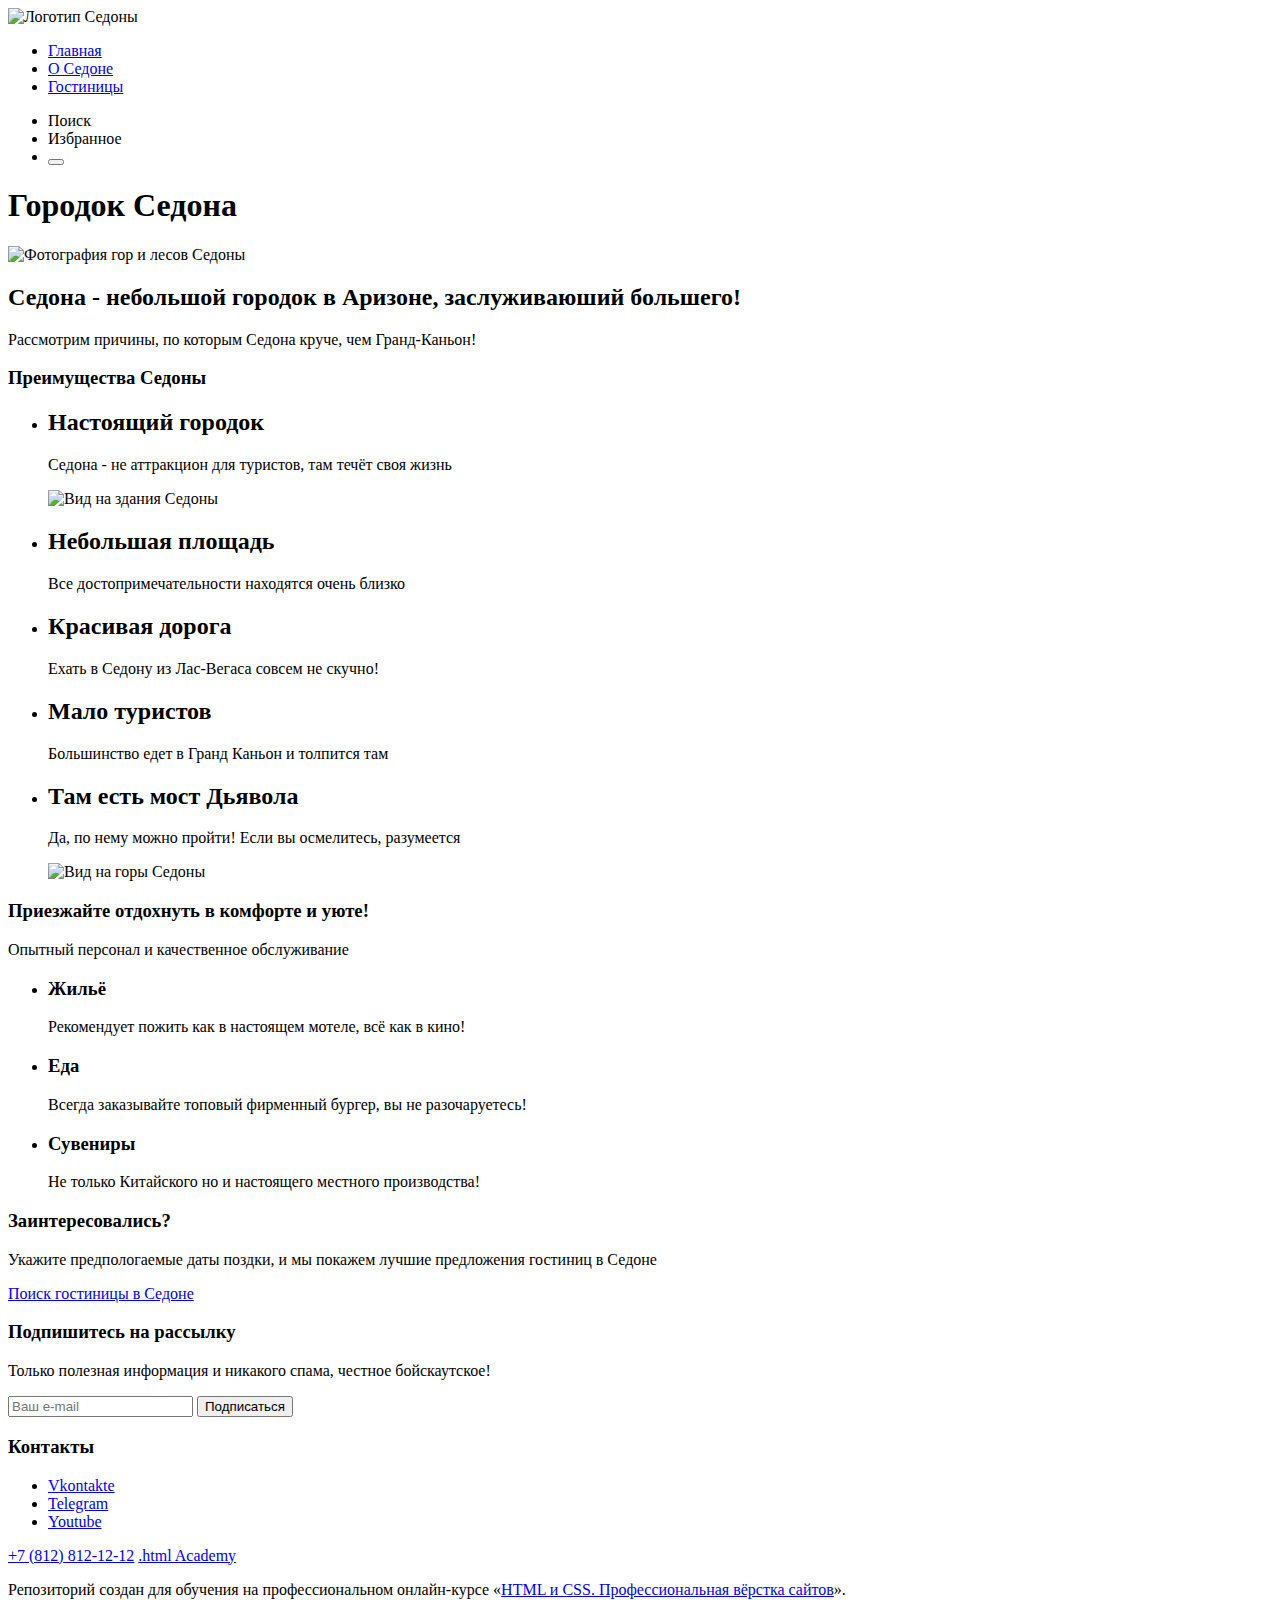
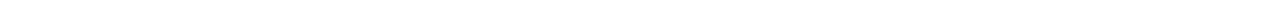
==== index.html @ 8786b741 "Add files via upload" ====
<!DOCTYPE html>
<html lang="ru">

  <head>
    <meta charset="utf-8">
    <title>HTML Academy: Седона</title>
  </head>

  <body>
    <header>
      <nav class="main-header-navigation">
        <a class="navigation-logo">
          <img class="header-logo" src="#" alt="Логотип Седоны">
        </a>
        <ul class="navigation-list">
          <li class="navigation-item">
            <a class="navigation-link navigation-link-current" href="#">Главная</a>
          </li>
          <li class="navigation-item">
            <a class="navigation-link" href="#">О Седоне</a>
          </li>
          <li class="navigation-item">
            <a class="navigation-link" href="#">Гостиницы</a>
          </li>
        </ul>
        <ul class="navigation-list user-navigation">
          <li class="navigation-item">
            <a class="navigation-link" href="#"></a>
              <span class="visualy-hidden">Поиск</span>
          </li>
          <li class="navigation-item">
            <a class="navigation-link" href="#"></a>
              <span class="visualy-hidden">Избранное</span>
          </li>
          <li>
            <button class="button"></button>
          </li>
        </ul>
      </nav>
    </header>

    <main class="main-index">
      <h1 class="visualy-hidden">Городок Седона</h1>
      <img class="sedona-info" src="#" alt="Фотография гор и лесов Седоны">
      <h2 class="sedona-info">Седона - небольшой городок в Аризоне, заслуживаюший большего!</h2>
      <p class="sedona-info">Рассмотрим причины, по которым Седона круче, чем Гранд-Каньон!</p>
    </main>

    <section class="sedona-main-features">
      <h3 class="visualy-hidden">Преимущества Седоны</h3>
      <ul class="features-sedona-list">
        <li class="features-sedona-item">
          <h2>Настоящий городок</h2>
          <p>Седона - не аттракцион для туристов, там течёт своя жизнь</p>
          <img class="feature-img house" src="#" alt="Вид на здания Седоны">
        </li>
        <li class="features-sedona-item">
          <h2>Небольшая площадь</h2>
          <p>Все достопримечательности находятся очень близко</p>
        </li>
        <li class="features-sedona-item">
          <h2>Красивая дорога</h2>
          <p>Ехать в Седону из Лас-Вегаса совсем не скучно!</p>
        </li>
        <li class="features-sedona-item">
          <h2>Мало туристов</h2>
          <p>Большинство едет в Гранд Каньон и толпится там</p>
        </li>
        <li class="features-sedona-item">
          <h2>Там есть мост Дьявола</h2>
          <p>Да, по нему можно пройти! Если вы осмелитесь, разумеется</p>
          <img class="feature-img mountains" src="#" alt="Вид на горы Седоны">
        </li>
      </ul>
      <div class="sedona-service">
        <h3 class="service-title">Приезжайте отдохнуть в комфорте и уюте!</h3>
        <p class="service-text">Опытный персонал и качественное обслуживание</p>
      <ul class="sedona-service-list">
        <li class="sedona-service-item service-motel">
          <h3 class="service-title">Жильё</h3>
          <p class="service-text">Рекомендует пожить как в настоящем мотеле, всё как в кино!</p>
        </li>
        <li class="sedona-service-item service-burger">
          <h3 class="service-title">Еда</h3>
          <p class="service-text">Всегда заказывайте топовый фирменный бургер, вы не разочаруетесь!</p>
        </li>
        <li class="sedona-service-item service-souvenir">
          <h3 class="service-title">Сувениры</h3>
          <p class="service-text">Не только Китайского но и настоящего местного производства!</p>
        </li>
      </ul>
      </div>
    </section>

    <section class="get-interested">
      <h3 class="get-interested-title">Заинтересовались?</h3>
      <p class="get-interested-text">Укажите предпологаемые даты поздки, и мы покажем лучшие предложения гостиниц в Седоне</p>
      <a class="get-interested-button" href="#">Поиск гостиницы в Седоне</a>
    </section>

    <section class="subscribe">
      <h3 class="subscribe-title">Подпишитесь на рассылку</h3>
      <p class="subscribe-text">Только полезная информация и никакого спама, честное бойскаутское!</p>
      <form class="subscribe-form" action="https://echo.htmlacademy.ru/" method="post">
        <input class="subscribe-field" type="email" name="subscribe-email" id="subscribe-email" placeholder="Ваш e-mail" required="">
        <label for="subscribe-email"></label>
        <button class="button-subscribe" type="submit">Подписаться</button>
      </form>
    </section>

    <footer class="page-footer">
      <h3 class="visualy-hidden">Контакты</h3>
      <ul class="social-icon-list">
        <li class="social-icon-item">
          <a class="footer-social-icon vk" href="https://t.me/htmlacademys">
            <span class="visually-hidden">Vkontakte</span>
          </a>
        </li>
        <li class="social-icon-item">
          <a class="footer-social-icon telegram" href="https://t.me/htmlacademys">
            <span class="visually-hidden">Telegram</span>
          </a>
        </li>
        <li class="social-icon-item">
          <a class="footer-social-icon youtube" href="https://t.me/htmlacademys">
            <span class="visually-hidden">Youtube</span>
          </a>
        </li>
      </ul>
      <a class="footer-phone-number" href="tel:+78128121212">+7 (812) 812-12-12</a>
      <a class="footer-link-academy" href="https://htmlacademy.ru/intensive/htmlcss">
        <span class="visually-hidden">
          .html Academy
        </span>
      </a>
    </footer>
  </body>
</html>


<p>Репозиторий создан для обучения на профессиональном онлайн‑курсе «<a
  href="https://htmlacademy.ru/intensive/htmlcss">HTML и CSS. Профессиональная вёрстка сайтов</a>».</p>
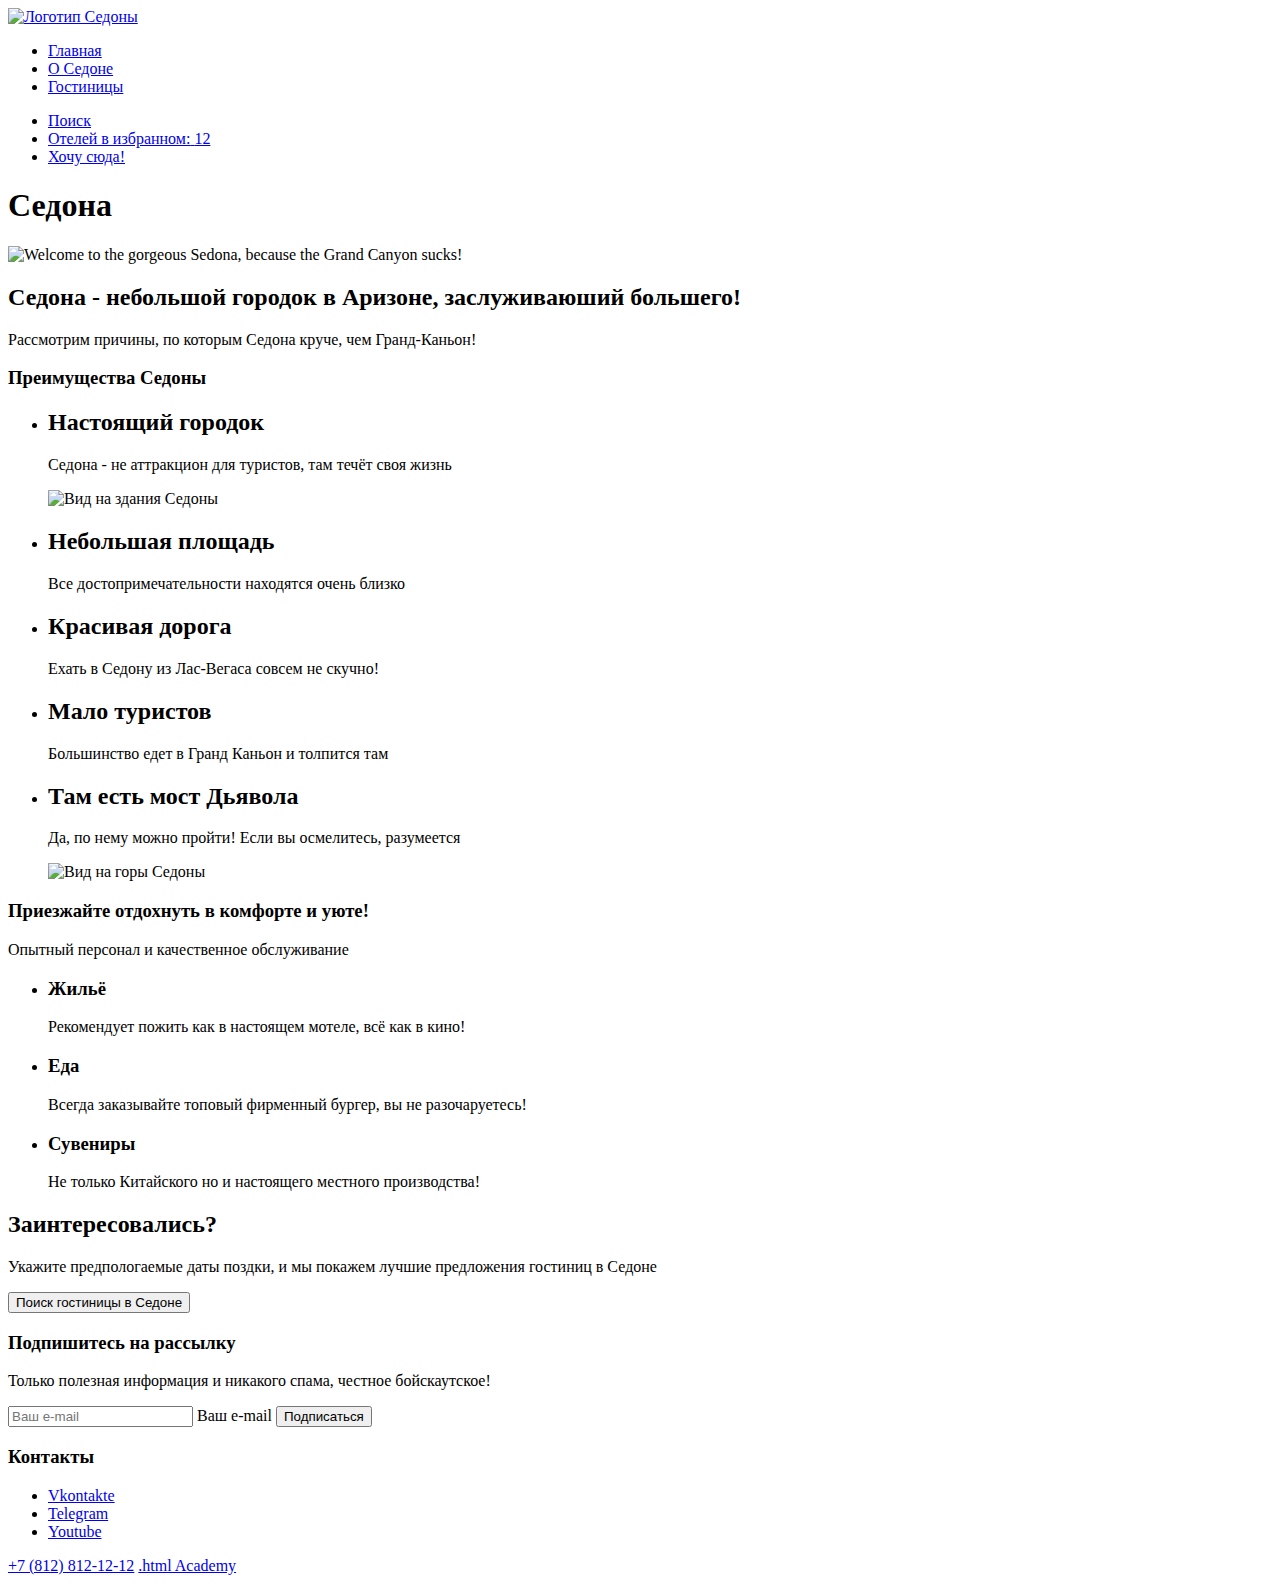
==== commit 8c45ae35: "Add files via upload" ====
--- a/index.html
+++ b/index.html
@@ -7,106 +7,111 @@
   </head>
 
   <body>
-    <header>
+    <header class="page-header">
+      <a class="navigation-logo" href="index.html" aria-current="page">
+        <img class="header-logo" src="#" alt="Логотип Седоны">
+      </a>
       <nav class="main-header-navigation">
-        <a class="navigation-logo">
-          <img class="header-logo" src="#" alt="Логотип Седоны">
-        </a>
-        <ul class="navigation-list">
+        <ul class="navigation-main-list">
           <li class="navigation-item">
-            <a class="navigation-link navigation-link-current" href="#">Главная</a>
+            <a class="navigation-link navigation-link-current" href="#" aria-current="page">Главная</a>
           </li>
           <li class="navigation-item">
             <a class="navigation-link" href="#">О Седоне</a>
           </li>
           <li class="navigation-item">
-            <a class="navigation-link" href="#">Гостиницы</a>
+            <a class="navigation-link" href="catalog.html">Гостиницы</a>
           </li>
         </ul>
-        <ul class="navigation-list user-navigation">
+        <ul class="navigation-user-list">
           <li class="navigation-item">
-            <a class="navigation-link" href="#"></a>
-              <span class="visualy-hidden">Поиск</span>
+            <a class="button" href="#">
+              <span class="visually-hidden">Поиск</span>
+            </a>
           </li>
           <li class="navigation-item">
-            <a class="navigation-link" href="#"></a>
-              <span class="visualy-hidden">Избранное</span>
+            <a class="navigation-link" href="#">
+              <span class="visually-hidden">Отелей в избранном:</span>
+              <span class="select-count">12</span>
+            </a>
           </li>
-          <li>
-            <button class="button"></button>
+          <li class="navigation-link">
+            <a class="button navigation-button" href="#">Хочу сюда!</a>
           </li>
         </ul>
       </nav>
     </header>
 
     <main class="main-index">
-      <h1 class="visualy-hidden">Городок Седона</h1>
-      <img class="sedona-info" src="#" alt="Фотография гор и лесов Седоны">
+      <h1 class="visualy-hidden">Седона</h1>
+      <img class="sedona-info" src="#" alt="Welcome to the gorgeous Sedona, because the Grand Canyon sucks!">
       <h2 class="sedona-info">Седона - небольшой городок в Аризоне, заслуживаюший большего!</h2>
       <p class="sedona-info">Рассмотрим причины, по которым Седона круче, чем Гранд-Каньон!</p>
+
+      <section class="sedona-main-features">
+        <h3 class="visualy-hidden">Преимущества Седоны</h3>
+        <ul class="features-sedona-list">
+          <li class="features-sedona-item">
+            <h2>Настоящий городок</h2>
+            <p>Седона - не аттракцион для туристов, там течёт своя жизнь</p>
+            <img class="feature-img house" src="#" alt="Вид на здания Седоны">
+          </li>
+          <li class="features-sedona-item">
+            <h2>Небольшая площадь</h2>
+            <p>Все достопримечательности находятся очень близко</p>
+          </li>
+          <li class="features-sedona-item">
+            <h2>Красивая дорога</h2>
+            <p>Ехать в Седону из Лас-Вегаса совсем не скучно!</p>
+          </li>
+          <li class="features-sedona-item">
+            <h2>Мало туристов</h2>
+            <p>Большинство едет в Гранд Каньон и толпится там</p>
+          </li>
+          <li class="features-sedona-item">
+            <h2>Там есть мост Дьявола</h2>
+            <p>Да, по нему можно пройти! Если вы осмелитесь, разумеется</p>
+            <img class="feature-img mountains" src="#" alt="Вид на горы Седоны">
+          </li>
+        </ul>
+        <div class="sedona-service">
+          <h3 class="service-title">Приезжайте отдохнуть в комфорте и уюте!</h3>
+          <p class="service-text">Опытный персонал и качественное обслуживание</p>
+          <ul class="sedona-service-list">
+            <li class="sedona-service-item service-motel">
+              <h3 class="service-title">Жильё</h3>
+              <p class="service-text">Рекомендует пожить как в настоящем мотеле, всё как в кино!</p>
+            </li>
+            <li class="sedona-service-item service-burger">
+              <h3 class="service-title">Еда</h3>
+              <p class="service-text">Всегда заказывайте топовый фирменный бургер, вы не разочаруетесь!</p>
+            </li>
+            <li class="sedona-service-item service-souvenir">
+              <h3 class="service-title">Сувениры</h3>
+              <p class="service-text">Не только Китайского но и настоящего местного производства!</p>
+            </li>
+          </ul>
+        </div>
+      </section>
+
+      <section class="get-interested">
+        <h2 class="get-interested-title">Заинтересовались?</h2>
+        <p class="get-interested-text">Укажите предпологаемые даты поздки, и мы покажем лучшие предложения гостиниц в
+          Седоне</p>
+        <button class="get-interested-button" type="button" href="#">Поиск гостиницы в Седоне</button>
+      </section>
+
+      <section class="subscribe">
+        <h3 class="subscribe-title">Подпишитесь на рассылку</h3>
+        <p class="subscribe-text">Только полезная информация и никакого спама, честное бойскаутское!</p>
+        <form class="subscribe-form" action="https://echo.htmlacademy.ru/" method="post">
+          <input class="subscribe-field" type="email" name="subscribe-email" id="subscribe-email"
+            placeholder="Ваш e-mail" required="">
+          <label for="subscribe-email">Ваш e-mail</label>
+          <button class="button-subscribe" type="submit">Подписаться</button>
+        </form>
+      </section>
     </main>
-
-    <section class="sedona-main-features">
-      <h3 class="visualy-hidden">Преимущества Седоны</h3>
-      <ul class="features-sedona-list">
-        <li class="features-sedona-item">
-          <h2>Настоящий городок</h2>
-          <p>Седона - не аттракцион для туристов, там течёт своя жизнь</p>
-          <img class="feature-img house" src="#" alt="Вид на здания Седоны">
-        </li>
-        <li class="features-sedona-item">
-          <h2>Небольшая площадь</h2>
-          <p>Все достопримечательности находятся очень близко</p>
-        </li>
-        <li class="features-sedona-item">
-          <h2>Красивая дорога</h2>
-          <p>Ехать в Седону из Лас-Вегаса совсем не скучно!</p>
-        </li>
-        <li class="features-sedona-item">
-          <h2>Мало туристов</h2>
-          <p>Большинство едет в Гранд Каньон и толпится там</p>
-        </li>
-        <li class="features-sedona-item">
-          <h2>Там есть мост Дьявола</h2>
-          <p>Да, по нему можно пройти! Если вы осмелитесь, разумеется</p>
-          <img class="feature-img mountains" src="#" alt="Вид на горы Седоны">
-        </li>
-      </ul>
-      <div class="sedona-service">
-        <h3 class="service-title">Приезжайте отдохнуть в комфорте и уюте!</h3>
-        <p class="service-text">Опытный персонал и качественное обслуживание</p>
-      <ul class="sedona-service-list">
-        <li class="sedona-service-item service-motel">
-          <h3 class="service-title">Жильё</h3>
-          <p class="service-text">Рекомендует пожить как в настоящем мотеле, всё как в кино!</p>
-        </li>
-        <li class="sedona-service-item service-burger">
-          <h3 class="service-title">Еда</h3>
-          <p class="service-text">Всегда заказывайте топовый фирменный бургер, вы не разочаруетесь!</p>
-        </li>
-        <li class="sedona-service-item service-souvenir">
-          <h3 class="service-title">Сувениры</h3>
-          <p class="service-text">Не только Китайского но и настоящего местного производства!</p>
-        </li>
-      </ul>
-      </div>
-    </section>
-
-    <section class="get-interested">
-      <h3 class="get-interested-title">Заинтересовались?</h3>
-      <p class="get-interested-text">Укажите предпологаемые даты поздки, и мы покажем лучшие предложения гостиниц в Седоне</p>
-      <a class="get-interested-button" href="#">Поиск гостиницы в Седоне</a>
-    </section>
-
-    <section class="subscribe">
-      <h3 class="subscribe-title">Подпишитесь на рассылку</h3>
-      <p class="subscribe-text">Только полезная информация и никакого спама, честное бойскаутское!</p>
-      <form class="subscribe-form" action="https://echo.htmlacademy.ru/" method="post">
-        <input class="subscribe-field" type="email" name="subscribe-email" id="subscribe-email" placeholder="Ваш e-mail" required="">
-        <label for="subscribe-email"></label>
-        <button class="button-subscribe" type="submit">Подписаться</button>
-      </form>
-    </section>
 
     <footer class="page-footer">
       <h3 class="visualy-hidden">Контакты</h3>
@@ -135,8 +140,5 @@
       </a>
     </footer>
   </body>
+
 </html>
-
-
-<p>Репозиторий создан для обучения на профессиональном онлайн‑курсе «<a
-  href="https://htmlacademy.ru/intensive/htmlcss">HTML и CSS. Профессиональная вёрстка сайтов</a>».</p>
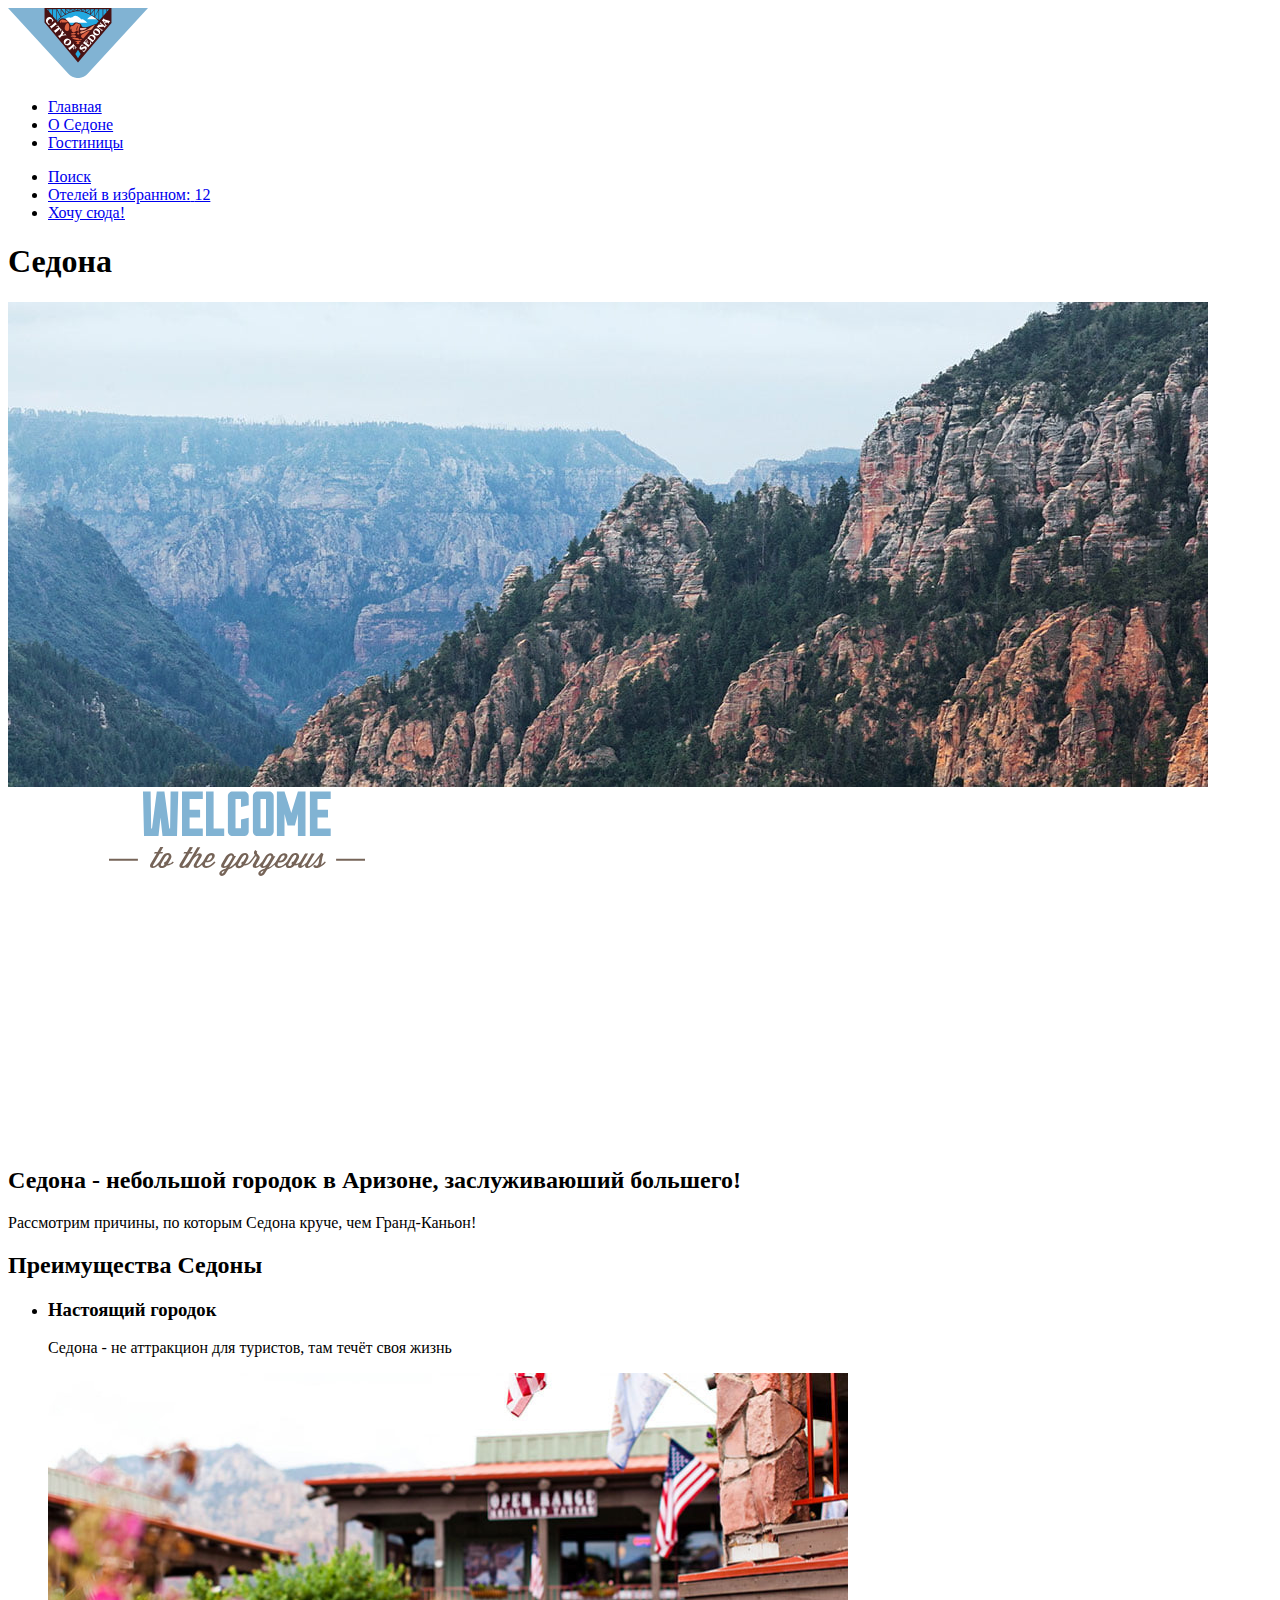
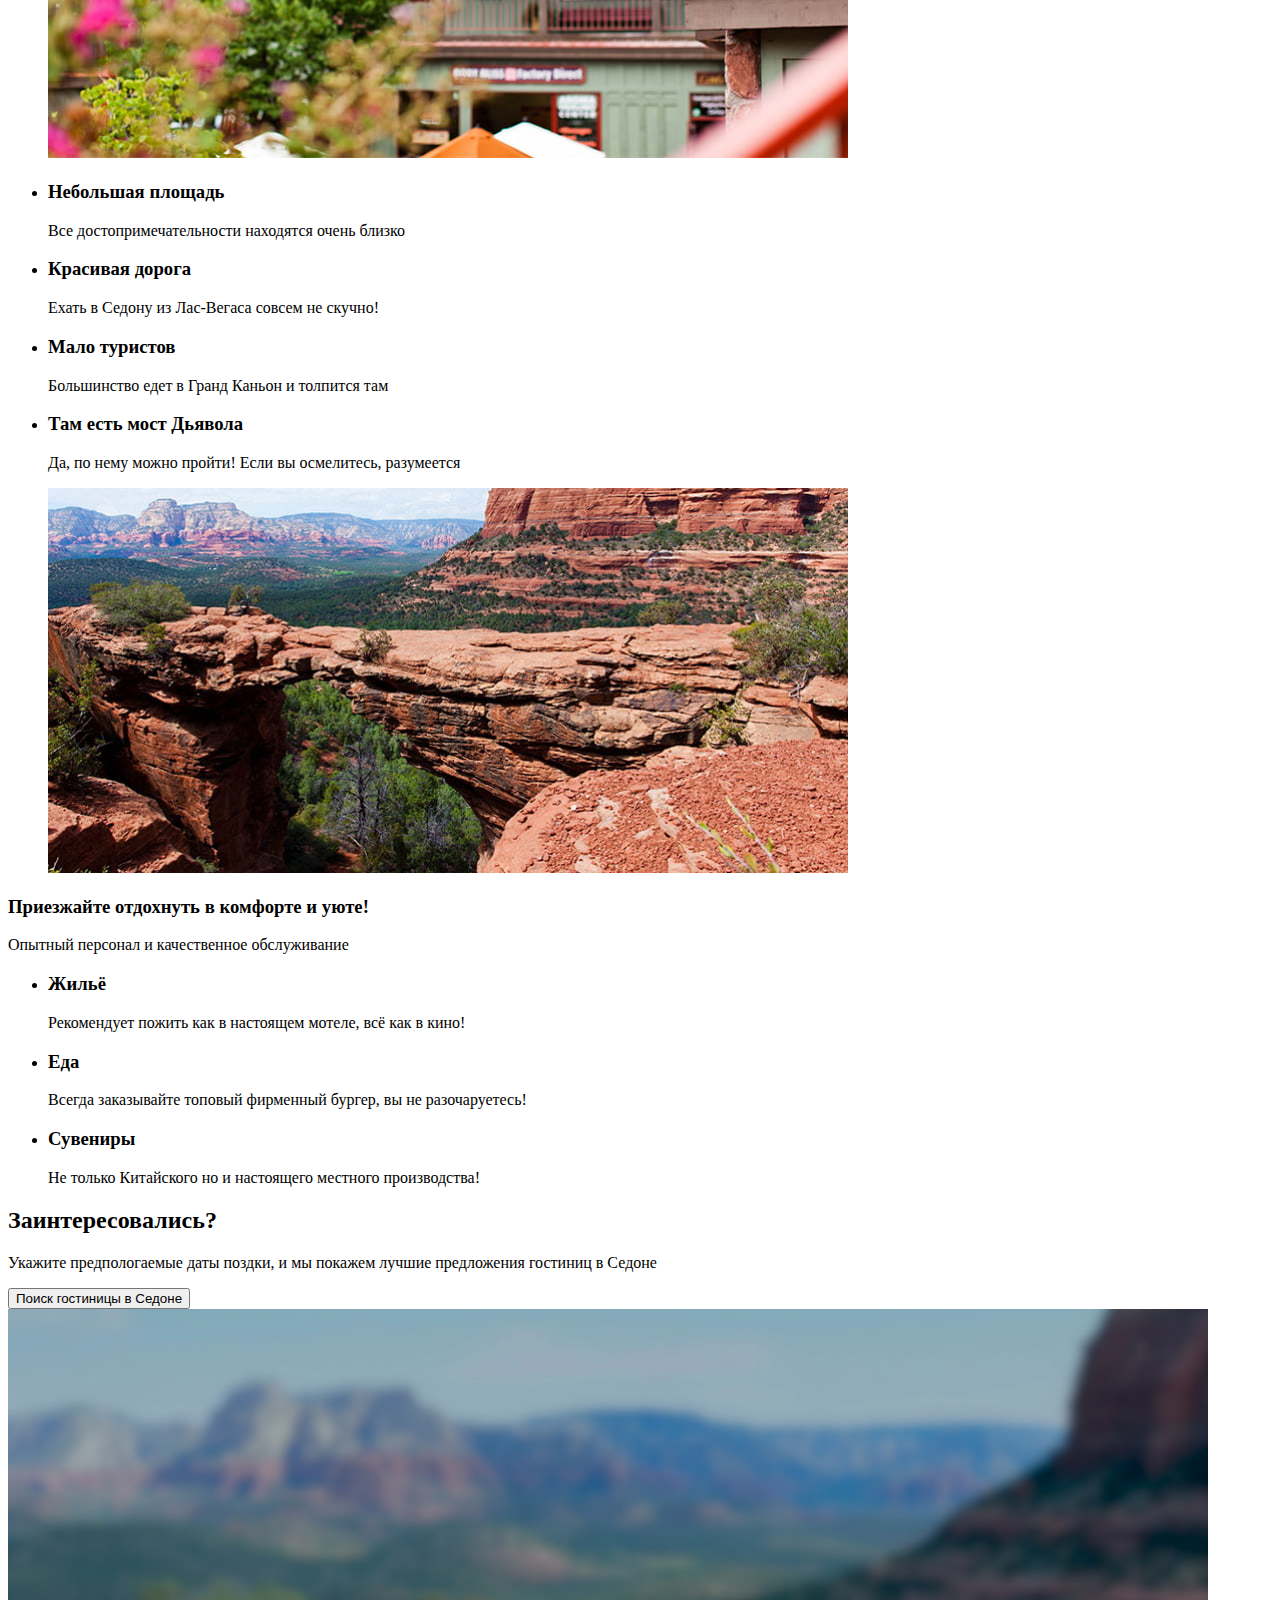
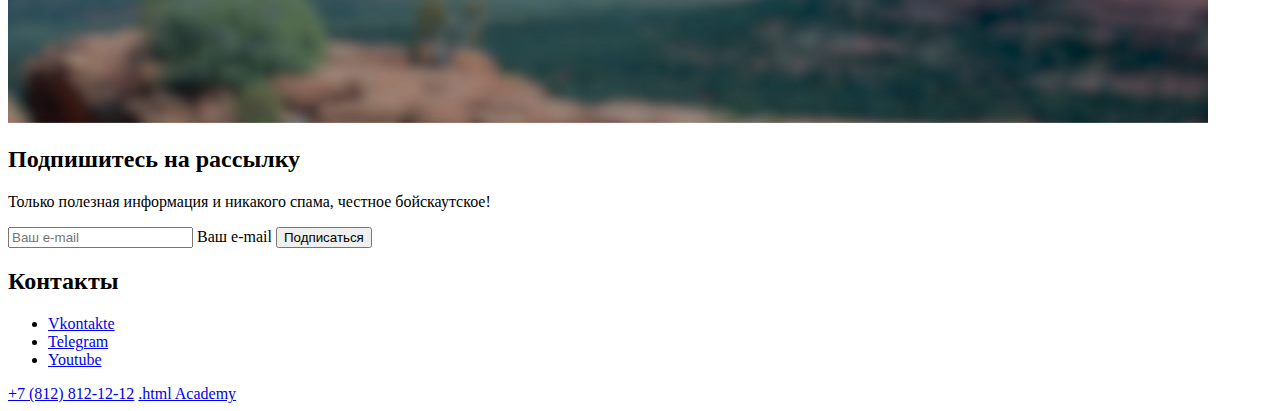
==== commit 3940a83d: "Add files via upload" ====
--- a/index.html
+++ b/index.html
@@ -9,7 +9,7 @@
   <body>
     <header class="page-header">
       <a class="navigation-logo" href="index.html" aria-current="page">
-        <img class="header-logo" src="#" alt="Логотип Седоны">
+        <img class="header-logo" src="images/Svg/logo.svg" width="140" height="70" alt="Логотип Седоны">
       </a>
       <nav class="main-header-navigation">
         <ul class="navigation-main-list">
@@ -44,34 +44,39 @@
 
     <main class="main-index">
       <h1 class="visualy-hidden">Седона</h1>
-      <img class="sedona-info" src="#" alt="Welcome to the gorgeous Sedona, because the Grand Canyon sucks!">
+      <img class="sedona-info" src="images/Background/main-sedona-background.jpg" width="1200" height="485"
+        alt="Фото величественного каньона Седоны">
+      <img class="sedona-info" src="images/Svg/welcome.svg" width="458" height="352"
+        alt="Welcome to the gorgeous Sedona, because the Grand Canyon sucks!">
       <h2 class="sedona-info">Седона - небольшой городок в Аризоне, заслуживаюший большего!</h2>
       <p class="sedona-info">Рассмотрим причины, по которым Седона круче, чем Гранд-Каньон!</p>
 
       <section class="sedona-main-features">
-        <h3 class="visualy-hidden">Преимущества Седоны</h3>
+        <h2 class="visualy-hidden">Преимущества Седоны</h2>
         <ul class="features-sedona-list">
           <li class="features-sedona-item">
-            <h2>Настоящий городок</h2>
+            <h3>Настоящий городок</h3>
             <p>Седона - не аттракцион для туристов, там течёт своя жизнь</p>
-            <img class="feature-img house" src="#" alt="Вид на здания Седоны">
+            <img class="feature-img house" src="images/Background/street-sedona.jpg" width="800" height="385"
+              alt="Вид на здания и улицы Седоны">
           </li>
           <li class="features-sedona-item">
-            <h2>Небольшая площадь</h2>
+            <h3>Небольшая площадь</h3>
             <p>Все достопримечательности находятся очень близко</p>
           </li>
           <li class="features-sedona-item">
-            <h2>Красивая дорога</h2>
+            <h3>Красивая дорога</h3>
             <p>Ехать в Седону из Лас-Вегаса совсем не скучно!</p>
           </li>
           <li class="features-sedona-item">
-            <h2>Мало туристов</h2>
+            <h3>Мало туристов</h3>
             <p>Большинство едет в Гранд Каньон и толпится там</p>
           </li>
           <li class="features-sedona-item">
-            <h2>Там есть мост Дьявола</h2>
+            <h3>Там есть мост Дьявола</h3>
             <p>Да, по нему можно пройти! Если вы осмелитесь, разумеется</p>
-            <img class="feature-img mountains" src="#" alt="Вид на горы Седоны">
+            <img class="feature-img mountains" src="images/Background/devil-bridge.jpg" width="800" height="385"
+              alt="Вид на горы Седоны">
           </li>
         </ul>
         <div class="sedona-service">
@@ -102,7 +107,9 @@
       </section>
 
       <section class="subscribe">
-        <h3 class="subscribe-title">Подпишитесь на рассылку</h3>
+        <img class="subscribe-background" src="images/Background/footer-background.jpg" width="1200" height="414"
+          alt="Размытое фото на долину Седоны">
+        <h2 class="subscribe-title">Подпишитесь на рассылку</h2>
         <p class="subscribe-text">Только полезная информация и никакого спама, честное бойскаутское!</p>
         <form class="subscribe-form" action="https://echo.htmlacademy.ru/" method="post">
           <input class="subscribe-field" type="email" name="subscribe-email" id="subscribe-email"
@@ -114,7 +121,7 @@
     </main>
 
     <footer class="page-footer">
-      <h3 class="visualy-hidden">Контакты</h3>
+      <h2 class="visualy-hidden">Контакты</h2>
       <ul class="social-icon-list">
         <li class="social-icon-item">
           <a class="footer-social-icon vk" href="https://t.me/htmlacademys">
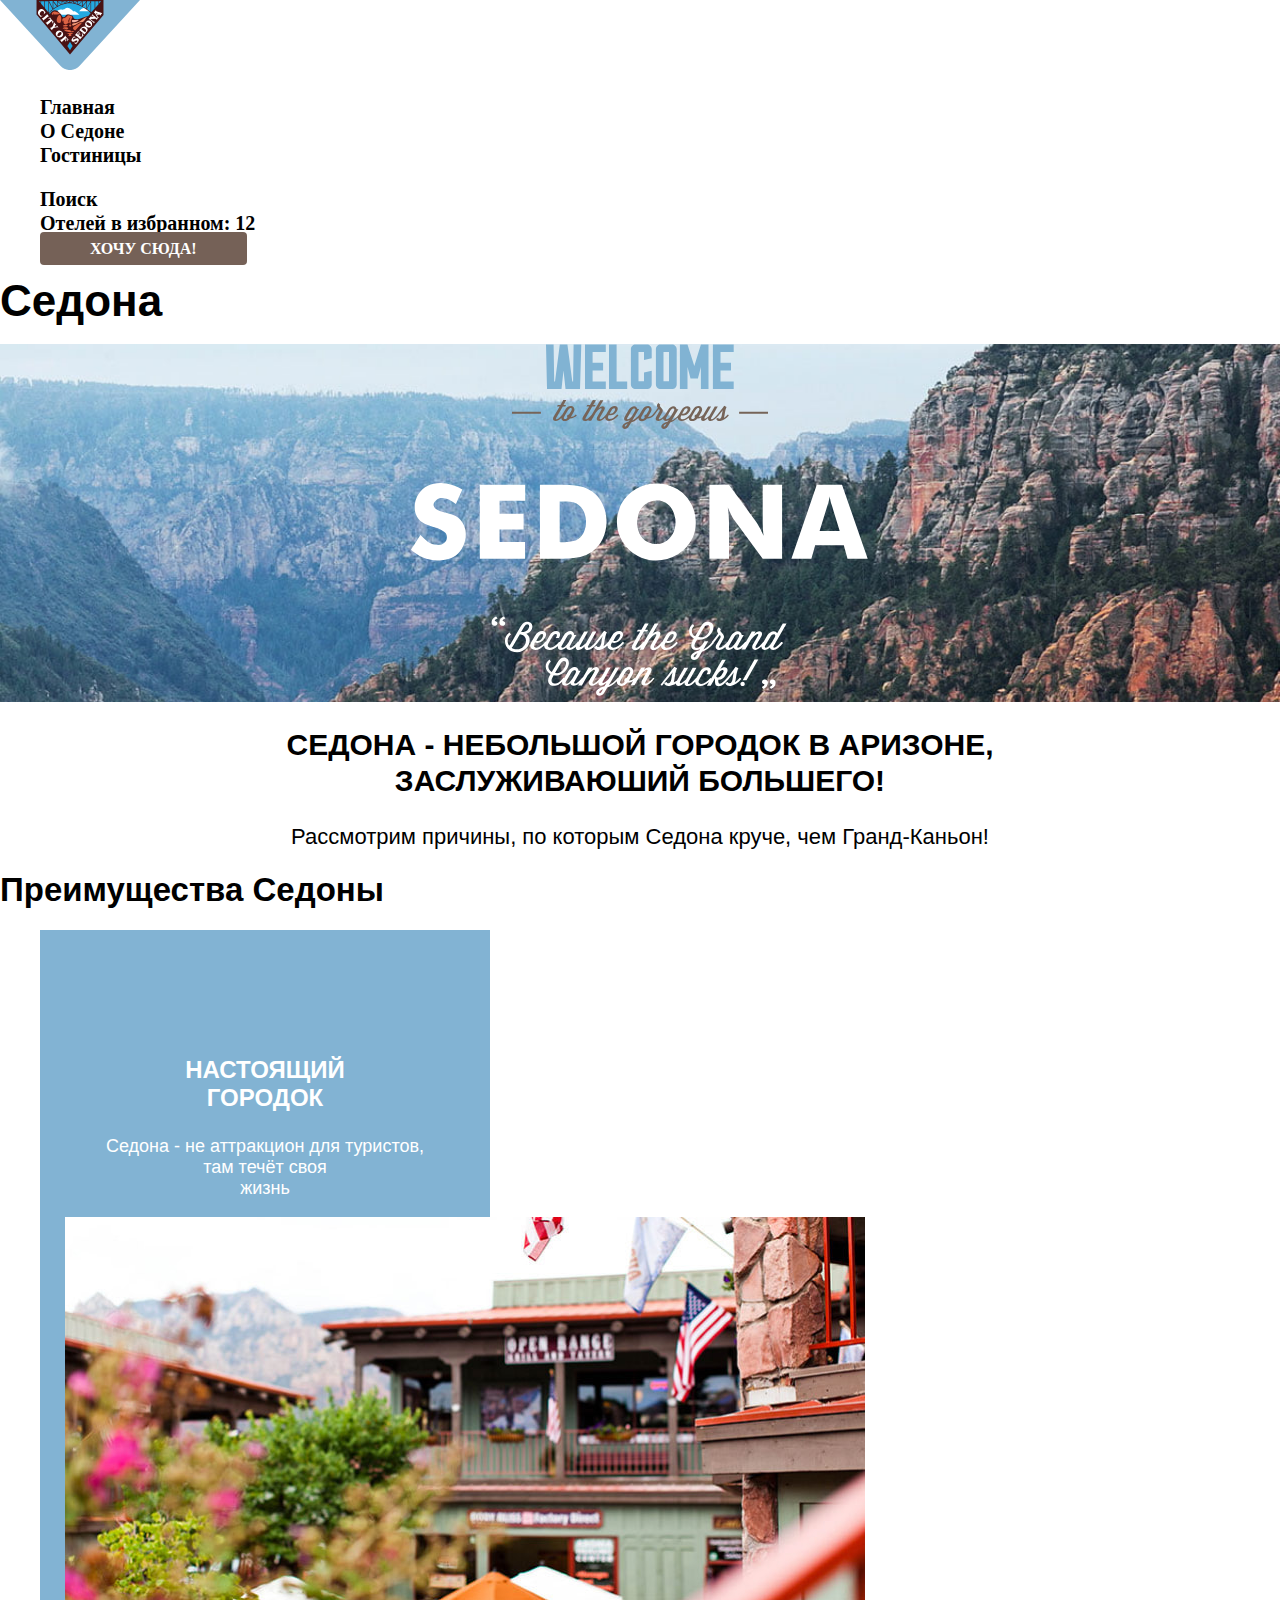
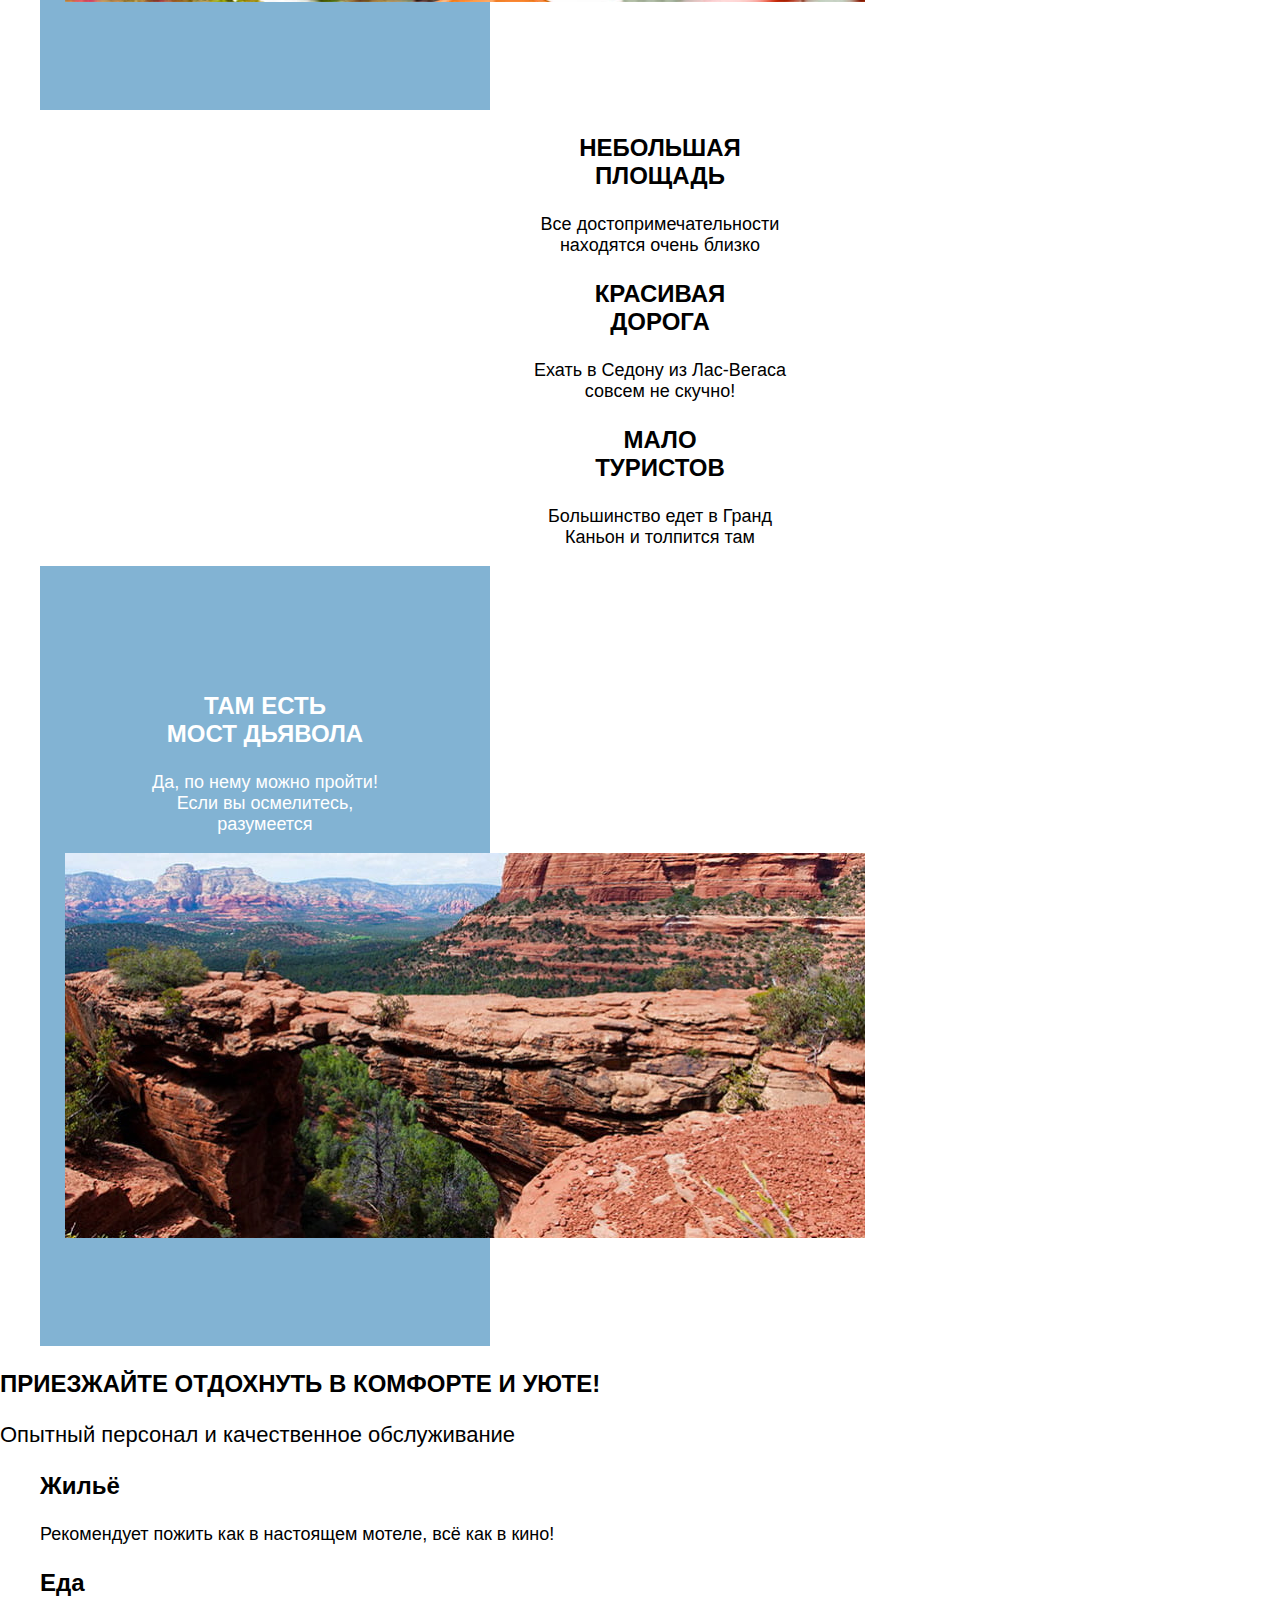
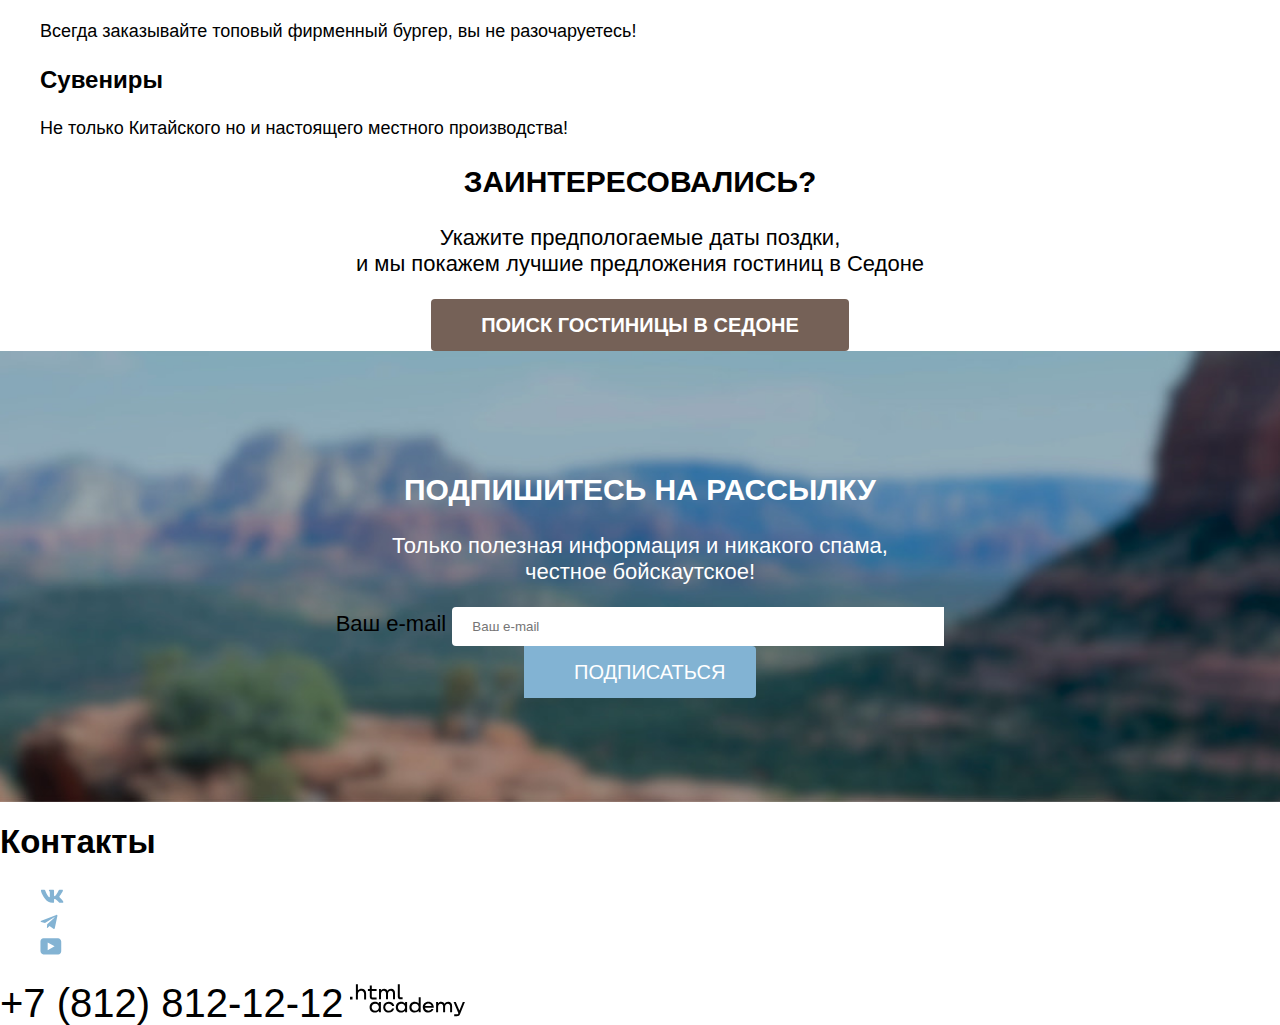
==== commit 46cc37c8: "Add files via upload" ====
--- a/index.html
+++ b/index.html
@@ -3,15 +3,16 @@
 
   <head>
     <meta charset="utf-8">
+    <link rel="stylesheet" href="styles/styles.css">
     <title>HTML Academy: Седона</title>
   </head>
 
   <body>
     <header class="page-header">
-      <a class="navigation-logo" href="index.html" aria-current="page">
-        <img class="header-logo" src="images/Svg/logo.svg" width="140" height="70" alt="Логотип Седоны">
-      </a>
       <nav class="main-header-navigation">
+        <a class="navigation-logo" href="index.html" aria-current="page">
+          <img class="header-logo" src="images/svg/logo.svg" width="140" height="70" alt="Логотип Седоны">
+        </a>
         <ul class="navigation-main-list">
           <li class="navigation-item">
             <a class="navigation-link navigation-link-current" href="#" aria-current="page">Главная</a>
@@ -25,7 +26,7 @@
         </ul>
         <ul class="navigation-user-list">
           <li class="navigation-item">
-            <a class="button" href="#">
+            <a class="button navigation-link" href="#">
               <span class="visually-hidden">Поиск</span>
             </a>
           </li>
@@ -44,107 +45,119 @@
 
     <main class="main-index">
       <h1 class="visualy-hidden">Седона</h1>
-      <img class="sedona-info" src="images/Background/main-sedona-background.jpg" width="1200" height="485"
-        alt="Фото величественного каньона Седоны">
-      <img class="sedona-info" src="images/Svg/welcome.svg" width="458" height="352"
-        alt="Welcome to the gorgeous Sedona, because the Grand Canyon sucks!">
-      <h2 class="sedona-info">Седона - небольшой городок в Аризоне, заслуживаюший большего!</h2>
-      <p class="sedona-info">Рассмотрим причины, по которым Седона круче, чем Гранд-Каньон!</p>
+      <div class="sedona-info">
+        <img class="sedona-info-image" src="images/svg/welcome.svg" width="458" height="352"
+          alt="Welcome to the gorgeous Sedona, because the Grand Canyon sucks!">
+      </div>
+
+      <div class="welcome-text">
+        <h2 class="main-welcome-title heading">Седона - небольшой городок в Аризоне,<br> заслуживаюший большего!</h2>
+        <p class="main-welcome-description basic">Рассмотрим причины, по которым Седона круче, чем Гранд-Каньон!</p>
+      </div>
 
       <section class="sedona-main-features">
         <h2 class="visualy-hidden">Преимущества Седоны</h2>
         <ul class="features-sedona-list">
-          <li class="features-sedona-item">
-            <h3>Настоящий городок</h3>
-            <p>Седона - не аттракцион для туристов, там течёт своя жизнь</p>
-            <img class="feature-img house" src="images/Background/street-sedona.jpg" width="800" height="385"
-              alt="Вид на здания и улицы Седоны">
+          <li class="features-sedona-item feature-sedona-box">
+            <div class="feature-column-text">
+              <h3 class="sedona-feature-title">Настоящий<br> городок</h3>
+              <p class="sedona-feature-description blocks">Седона - не аттракцион для туристов,<br> там течёт своя<br>
+                жизнь
+              </p>
+              <img class="feature-sedona-street" src="images/background/street-sedona.jpg" width="800" height="385"
+                alt="Вид на здания и улицы Седоны">
+            </div>
           </li>
-          <li class="features-sedona-item">
-            <h3>Небольшая площадь</h3>
-            <p>Все достопримечательности находятся очень близко</p>
+          <li class="features-sedona-item sedona-feature-row sedona-little-square">
+            <h3 class="sedona-feature-title">Небольшая<br> площадь</h3>
+            <p class="sedona-feature-description blocks">Все достопримечательности<br> находятся очень близко</p>
           </li>
-          <li class="features-sedona-item">
-            <h3>Красивая дорога</h3>
-            <p>Ехать в Седону из Лас-Вегаса совсем не скучно!</p>
+          <li class="features-sedona-item sedona-feature-row sedona-beatiful-road">
+            <h3 class="sedona-feature-title">Красивая<br> дорога</h3>
+            <p class="sedona-feature-description blocks">Ехать в Седону из Лас-Вегаса<br> совсем не скучно!</p>
           </li>
-          <li class="features-sedona-item">
-            <h3>Мало туристов</h3>
-            <p>Большинство едет в Гранд Каньон и толпится там</p>
+          <li class="features-sedona-item sedona-feature-row sedona-tourist">
+            <h3 class="sedona-feature-title">Мало<br> туристов</h3>
+            <p class="sedona-feature-description blocks">Большинство едет в Гранд<br> Каньон и толпится там</p>
           </li>
-          <li class="features-sedona-item">
-            <h3>Там есть мост Дьявола</h3>
-            <p>Да, по нему можно пройти! Если вы осмелитесь, разумеется</p>
-            <img class="feature-img mountains" src="images/Background/devil-bridge.jpg" width="800" height="385"
-              alt="Вид на горы Седоны">
+          <li class="features-sedona-item feature-sedona-box">
+            <div class="feature-column-text">
+              <h3 class="sedona-feature-title">Там есть<br> мост Дьявола</h3>
+              <p class="sedona-feature-description blocks">Да, по нему можно пройти!<br> Если вы осмелитесь,<br>
+                разумеется</p>
+              <img class="devil-bridge" src="images/Background/devil-bridge.jpg" width="800" height="385"
+                alt="Вид на горы Седоны">
+              <div>
           </li>
         </ul>
         <div class="sedona-service">
-          <h3 class="service-title">Приезжайте отдохнуть в комфорте и уюте!</h3>
-          <p class="service-text">Опытный персонал и качественное обслуживание</p>
+          <h3 class="service-title heading">Приезжайте отдохнуть в комфорте и уюте!</h3>
+          <p class="service-description basic">Опытный персонал и качественное обслуживание</p>
           <ul class="sedona-service-list">
             <li class="sedona-service-item service-motel">
               <h3 class="service-title">Жильё</h3>
-              <p class="service-text">Рекомендует пожить как в настоящем мотеле, всё как в кино!</p>
+              <p class="service-description blocks">Рекомендует пожить как в настоящем мотеле, всё как в кино!</p>
             </li>
             <li class="sedona-service-item service-burger">
               <h3 class="service-title">Еда</h3>
-              <p class="service-text">Всегда заказывайте топовый фирменный бургер, вы не разочаруетесь!</p>
+              <p class="service-description blocks">Всегда заказывайте топовый фирменный бургер, вы не разочаруетесь!
+              </p>
             </li>
-            <li class="sedona-service-item service-souvenir">
+            <li class="sedona-service-item service-souvenier">
               <h3 class="service-title">Сувениры</h3>
-              <p class="service-text">Не только Китайского но и настоящего местного производства!</p>
+              <p class="service-description blocks">Не только Китайского но и настоящего местного производства!</p>
             </li>
           </ul>
         </div>
       </section>
 
       <section class="get-interested">
-        <h2 class="get-interested-title">Заинтересовались?</h2>
-        <p class="get-interested-text">Укажите предпологаемые даты поздки, и мы покажем лучшие предложения гостиниц в
-          Седоне</p>
-        <button class="get-interested-button" type="button" href="#">Поиск гостиницы в Седоне</button>
+        <div class="get-interested-center">
+          <h2 class="get-interested-title heading">Заинтересовались?</h2>
+          <p class="get-interested-text basic">Укажите предпологаемые даты поздки,<br> и мы покажем лучшие предложения
+            гостиниц в
+            Седоне</p>
+          <button class="get-interested-button" type="button" href="#">Поиск гостиницы в Седоне</button>
+        </div>
       </section>
 
       <section class="subscribe">
-        <img class="subscribe-background" src="images/Background/footer-background.jpg" width="1200" height="414"
-          alt="Размытое фото на долину Седоны">
-        <h2 class="subscribe-title">Подпишитесь на рассылку</h2>
-        <p class="subscribe-text">Только полезная информация и никакого спама, честное бойскаутское!</p>
+        <h2 class="subscribe-title heading">Подпишитесь на рассылку</h2>
+        <p class="subscribe-text basic">Только полезная информация и никакого спама,<br> честное бойскаутское!</p>
         <form class="subscribe-form" action="https://echo.htmlacademy.ru/" method="post">
+          <label for="subscribe-email">Ваш e-mail</label>
           <input class="subscribe-field" type="email" name="subscribe-email" id="subscribe-email"
             placeholder="Ваш e-mail" required="">
-          <label for="subscribe-email">Ваш e-mail</label>
           <button class="button-subscribe" type="submit">Подписаться</button>
         </form>
       </section>
     </main>
 
     <footer class="page-footer">
-      <h2 class="visualy-hidden">Контакты</h2>
-      <ul class="social-icon-list">
-        <li class="social-icon-item">
-          <a class="footer-social-icon vk" href="https://t.me/htmlacademys">
-            <span class="visually-hidden">Vkontakte</span>
-          </a>
-        </li>
-        <li class="social-icon-item">
-          <a class="footer-social-icon telegram" href="https://t.me/htmlacademys">
-            <span class="visually-hidden">Telegram</span>
-          </a>
-        </li>
-        <li class="social-icon-item">
-          <a class="footer-social-icon youtube" href="https://t.me/htmlacademys">
-            <span class="visually-hidden">Youtube</span>
-          </a>
-        </li>
-      </ul>
-      <a class="footer-phone-number" href="tel:+78128121212">+7 (812) 812-12-12</a>
-      <a class="footer-link-academy" href="https://htmlacademy.ru/intensive/htmlcss">
-        <span class="visually-hidden">
-          .html Academy
-        </span>
-      </a>
+      <div class="page-footer-container">
+        <h2 class="visualy-hidden">Контакты</h2>
+        <ul class="social-icon-list">
+          <li class="social-icon-item">
+            <a class="footer-social-icon vk" href="#" aria-label="Вконтакте">
+              <img class="footer-social-image" src="./images/svg/vk-icon.svg" width="24px" height="14px" alt="иконка вконтакте">
+            </a>
+          </li>
+          <li class="social-icon-item">
+            <a class="footer-social-icon telegram" href="https://t.me/htmlacademys" aria-label="Телеграм">
+              <img class="footer-social-image" src="./images/svg/telegram-icon.svg" width="18px" height="15px" alt="иконка телеграм">
+            </a>
+          </li>
+          <li class="social-icon-item">
+            <a class="footer-social-icon youtube" href="#" aria-label="Ютуб">
+              <img class="footer-social-image" src="./images/svg/youtube-icon.svg" width="22px" height="17px" alt="иконка ютуб">
+            </a>
+          </li>
+        </ul>
+        <a class="footer-phone-number" href="tel:+78128121212">+7 (812) 812-12-12</a>
+        <a class="footer-link-academy" href="https://htmlacademy.ru/intensive/htmlcss">
+          <img class="footer-copyright-image" src="./images/svg/html-academy.svg" width="115px" height="33px" alt="HTML Academy">
+        </a>
+      </div>
     </footer>
   </body>
 
--- a/styles/styles.css
+++ b/styles/styles.css
@@ -0,0 +1,255 @@
+@font-face {
+  font-family: "PT Sans";
+  font-style: normal;
+  font-weight: 400;
+  src: url(/fonts/ptsans-400.woff2) format("woff2");
+  font-display: swap;
+}
+
+@font-face {
+  font-family: "PT Sans";
+  font-size: normal;
+  font-weight: 700;
+  src: url(/fonts/ptsans-700.woff2)format("woff2");
+  font-display: swap;
+}
+
+body {
+  font-family: "PT Sans", sans-serif;
+  font-size: 22px;
+  line-height: 26px;
+  color: #000;
+  background-color: #fff;
+  margin: 0 auto;
+}
+
+
+
+.sedona-info {
+  background-color: #294c66;
+  background-size: cover;
+  background-position: center;
+  background-repeat: no-repeat;
+  text-align: center;
+  background-image: url(../images/background/main-sedona-background.jpg);
+
+}
+
+.welcome-text {
+  text-align: center;
+}
+
+.sedona-feature-image {
+  background-color: #82B3D3;
+
+}
+
+.devil-bridge {
+  background-color: #82B3D3;
+}
+
+.subscribe {
+  padding: 96px 258px 104px 258px;
+  background-color: #294c66;
+  background-image: url(../images/background/footer-background.jpg);
+  background-size: cover;
+  background-repeat: no-repeat;
+  text-align: center;
+}
+
+.subscribe-title {
+  color: #fff;
+}
+
+.subscribe-text {
+  color: #fff;
+}
+
+.subscribe-field {
+  width: 452px;
+  padding: 12px 20px;
+  border-radius: 4px 0px 0px 4px;
+  border: none;
+}
+
+.button-subscribe {
+  width: 232px;
+  background-color: #82B3D3;
+  color: #fff;
+  padding: 8px 50px;
+  border-radius: 0px 4px 4px 0px;
+  border: none;
+  font-size: 20px;
+  line-height: 36px;
+  text-transform: uppercase;
+  text-align: center;
+}
+
+/* header */
+
+ul a {
+  text-decoration: none;
+}
+
+.navigation-link {
+  font-size: 20px;
+  line-height: 24px;
+  color: #000;
+}
+
+.page-header {
+  display: block;
+  color: #000;
+  font-family: "PT Sans";
+  font-weight: 700;
+  font-size: 20px;
+  line-height: 24px;
+  background-color: #FFFFFF;
+
+}
+
+.navigation-main-list,
+.navigation-user-list {
+  text-decoration: none;
+  list-style-type: none;
+}
+
+.navigation-button {
+  color: #fff;
+  background-color: #756157;
+  padding: 8px 50px;
+  text-transform: uppercase;
+  font-size: 16px;
+  line-height: 20px;
+  font-weight: 700;
+  text-align: center;
+  border-radius: 4px;
+  border: none;
+}
+
+.main-welcome-title {
+  font-size: 30px;
+  line-height: 36px;
+}
+
+.main-welcome-description {
+  font-size: 22px;
+  line-height: 26px;
+}
+
+.features-sedona-list {
+  list-style-type: none;
+}
+
+.sedona-feature-title {
+  font-size: 24px;
+  line-height: 28px;
+  font-weight: 700;
+  text-transform: uppercase;
+  text-align: center;
+}
+
+.sedona-feature-description {
+  font-size: 18px;
+  line-height: 21px;
+  font-weight: 400;
+  text-align: center;
+}
+
+.feature-column-text {
+  background-color: #82B3D3;
+  width: 400px;
+  padding: 102px 25px;
+}
+
+.feature-column-text
+.sedona-feature-title {
+  color: #fff;
+}
+
+.feature-column-text
+.sedona-feature-description {
+  color: #fff;
+}
+
+.heading {
+  font-size: 30px;
+  line-height: 36px;
+  font-weight: 700;
+  text-transform: uppercase;
+}
+
+.basic {
+  font-size: 22px;
+  line-height: 26px;
+  font-weight: 400;
+}
+
+.blocks {
+  font-size: 18px;
+  line-height: 21px;
+  font-weight: 400;
+}
+
+.service-title {
+  font-size: 24px;
+  line-height: 28px;
+  font-weight: 700;
+}
+
+.sedona-service-list {
+  list-style-type: none;
+}
+
+.get-interested-button {
+  padding: 8px 50px;
+  background-color: #756157;
+  color: #fff;
+  text-transform: uppercase;
+  text-align: center;
+  font-size: 20px;
+  line-height: 36px;
+  font-weight: 700;
+  border-radius: 4px;
+  border: none;
+}
+
+.get-interested-center {
+  text-align: center;
+}
+
+.social-icon-list {
+  list-style-type: none;
+}
+
+.footer-phone-number {
+  font-size: 40px;
+  line-height: 40px;
+  text-decoration: none;
+  color: #000;
+}
+
+
+/* CATALOG */
+
+.inner-catalog-filter {
+  width: 1200px;
+  height: 412px;
+  padding: 35px 70px 70px 70px;
+  color: #000;
+  background-image: url(../images/background/catalog-filter.jpg);
+  background-repeat: no-repeat;
+  background-size: cover;
+  color: #fff;
+}
+
+.inner-title-catalog {
+  font-size: 60px;
+  line-height: 78ps;
+  font-weight: 700;
+}
+
+.breadcrumbs-header {
+  text-decoration: none;
+  list-style-type: none;
+}
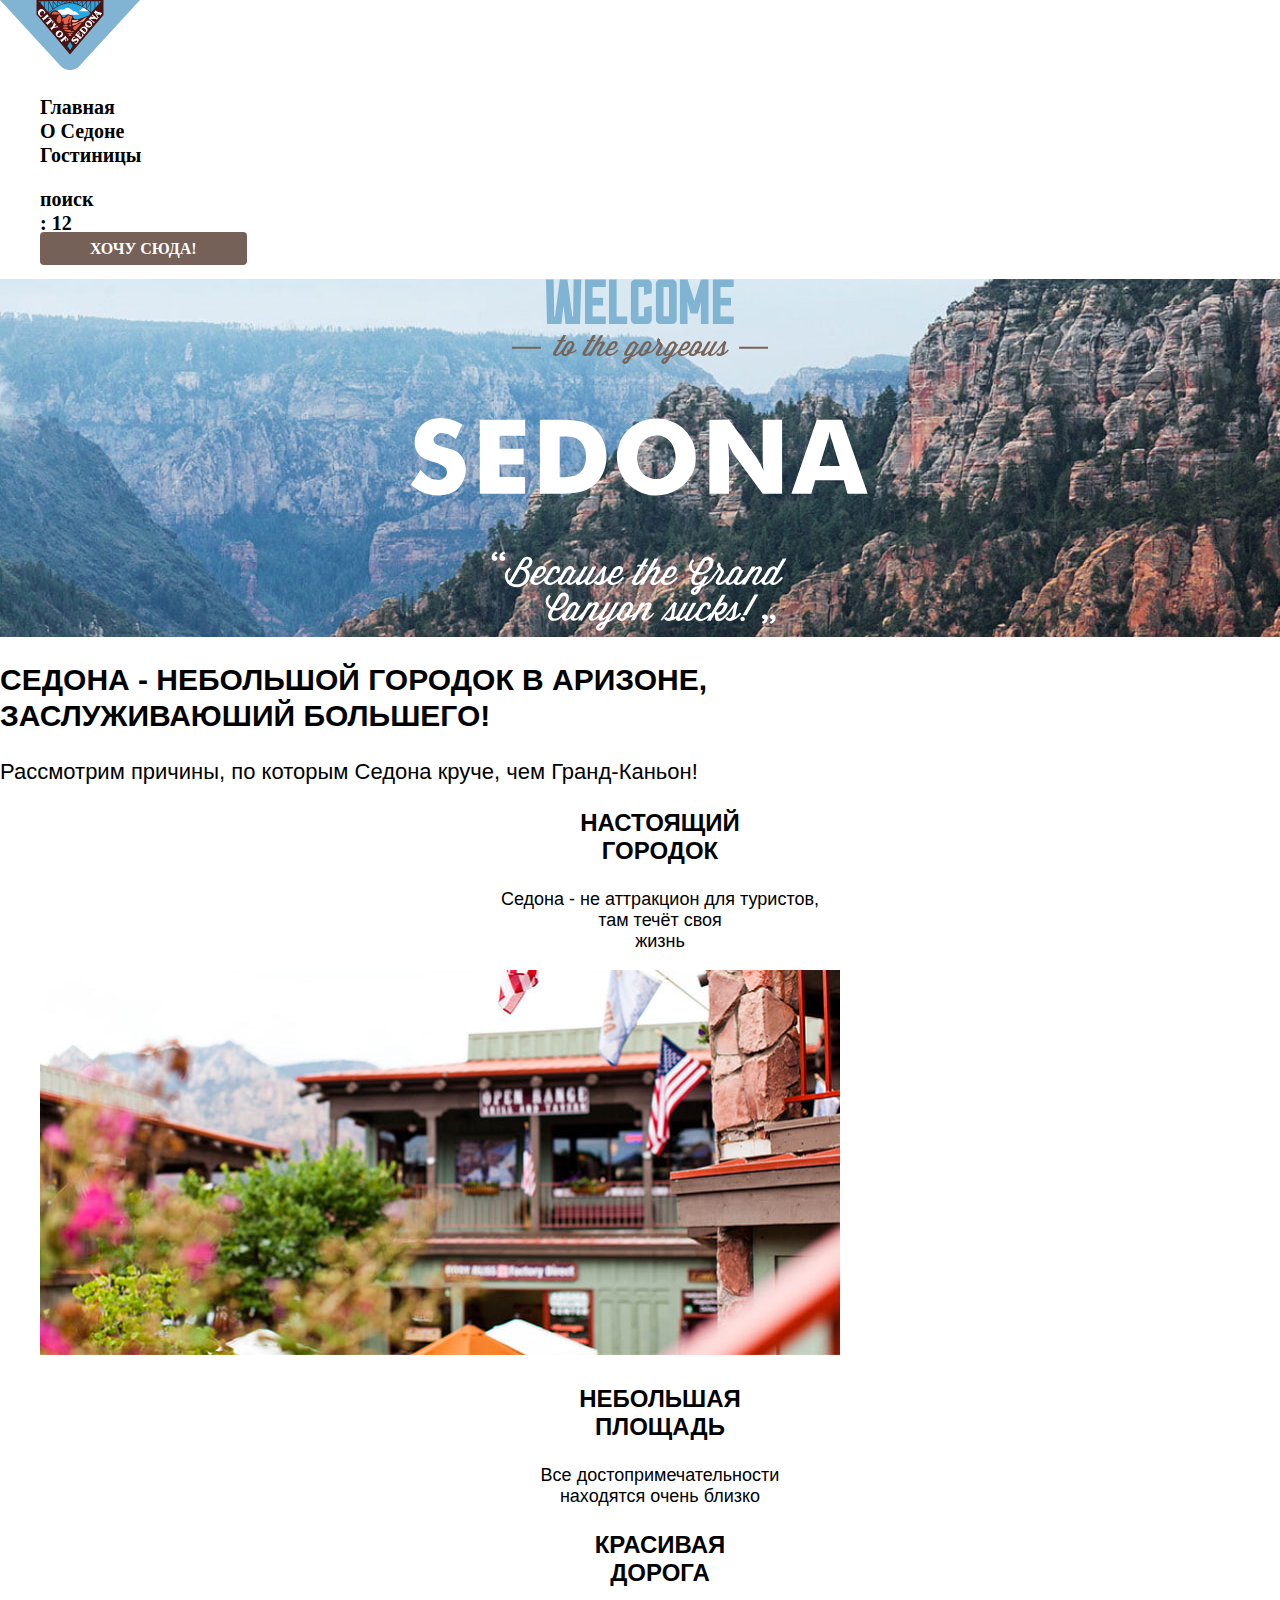
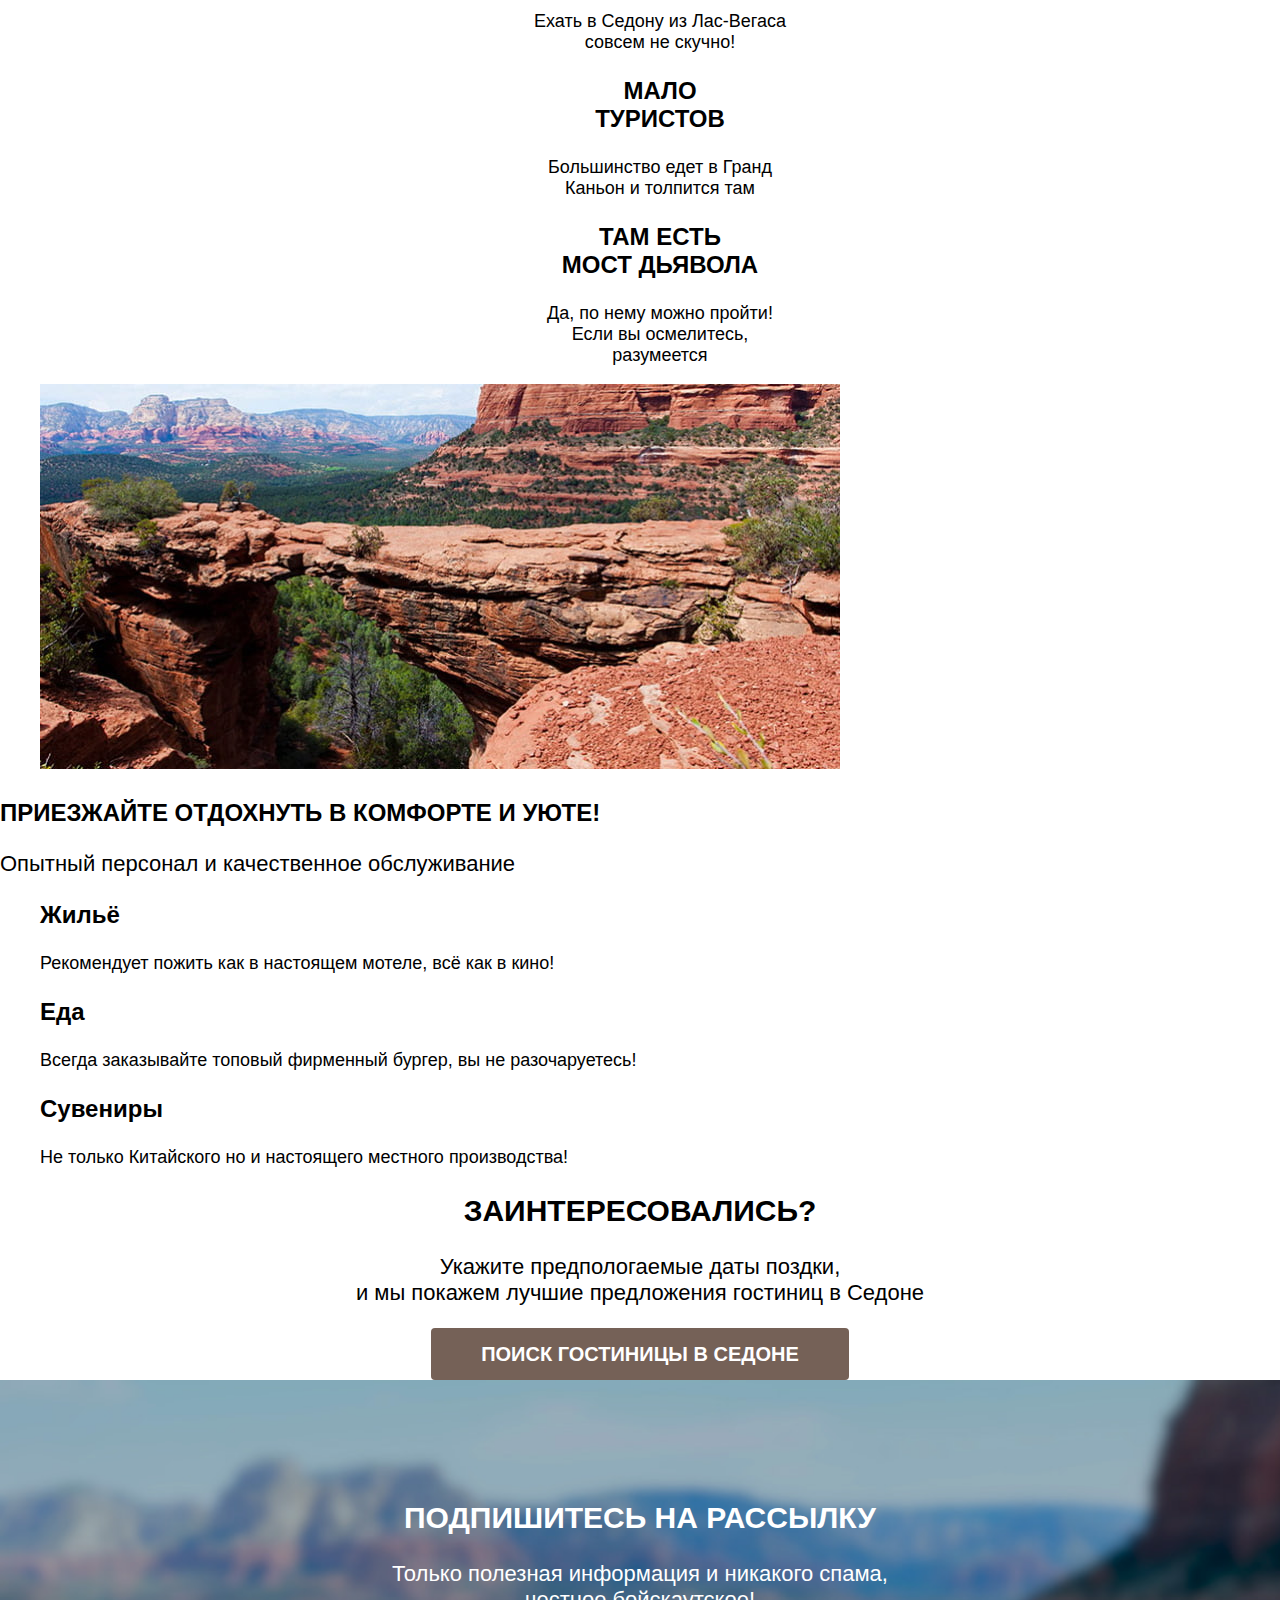
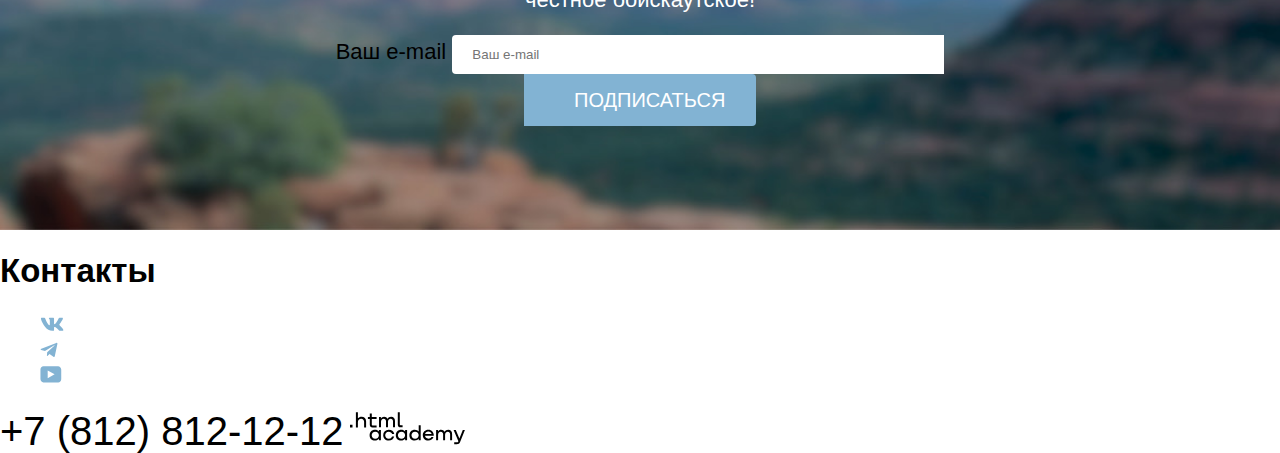
==== commit beaa5d83: "Сетка страниц на флексах" ====
--- a/index.html
+++ b/index.html
@@ -8,157 +8,165 @@
   </head>
 
   <body>
-    <header class="page-header">
-      <nav class="main-header-navigation">
-        <a class="navigation-logo" href="index.html" aria-current="page">
-          <img class="header-logo" src="images/svg/logo.svg" width="140" height="70" alt="Логотип Седоны">
-        </a>
-        <ul class="navigation-main-list">
-          <li class="navigation-item">
-            <a class="navigation-link navigation-link-current" href="#" aria-current="page">Главная</a>
-          </li>
-          <li class="navigation-item">
-            <a class="navigation-link" href="#">О Седоне</a>
-          </li>
-          <li class="navigation-item">
-            <a class="navigation-link" href="catalog.html">Гостиницы</a>
-          </li>
-        </ul>
-        <ul class="navigation-user-list">
-          <li class="navigation-item">
-            <a class="button navigation-link" href="#">
-              <span class="visually-hidden">Поиск</span>
-            </a>
-          </li>
-          <li class="navigation-item">
-            <a class="navigation-link" href="#">
-              <span class="visually-hidden">Отелей в избранном:</span>
-              <span class="select-count">12</span>
-            </a>
-          </li>
-          <li class="navigation-link">
-            <a class="button navigation-button" href="#">Хочу сюда!</a>
-          </li>
-        </ul>
-      </nav>
-    </header>
-
-    <main class="main-index">
-      <h1 class="visualy-hidden">Седона</h1>
-      <div class="sedona-info">
-        <img class="sedona-info-image" src="images/svg/welcome.svg" width="458" height="352"
-          alt="Welcome to the gorgeous Sedona, because the Grand Canyon sucks!">
-      </div>
-
-      <div class="welcome-text">
-        <h2 class="main-welcome-title heading">Седона - небольшой городок в Аризоне,<br> заслуживаюший большего!</h2>
-        <p class="main-welcome-description basic">Рассмотрим причины, по которым Седона круче, чем Гранд-Каньон!</p>
-      </div>
-
-      <section class="sedona-main-features">
-        <h2 class="visualy-hidden">Преимущества Седоны</h2>
-        <ul class="features-sedona-list">
-          <li class="features-sedona-item feature-sedona-box">
-            <div class="feature-column-text">
-              <h3 class="sedona-feature-title">Настоящий<br> городок</h3>
-              <p class="sedona-feature-description blocks">Седона - не аттракцион для туристов,<br> там течёт своя<br>
-                жизнь
-              </p>
-              <img class="feature-sedona-street" src="images/background/street-sedona.jpg" width="800" height="385"
-                alt="Вид на здания и улицы Седоны">
-            </div>
-          </li>
-          <li class="features-sedona-item sedona-feature-row sedona-little-square">
-            <h3 class="sedona-feature-title">Небольшая<br> площадь</h3>
-            <p class="sedona-feature-description blocks">Все достопримечательности<br> находятся очень близко</p>
-          </li>
-          <li class="features-sedona-item sedona-feature-row sedona-beatiful-road">
-            <h3 class="sedona-feature-title">Красивая<br> дорога</h3>
-            <p class="sedona-feature-description blocks">Ехать в Седону из Лас-Вегаса<br> совсем не скучно!</p>
-          </li>
-          <li class="features-sedona-item sedona-feature-row sedona-tourist">
-            <h3 class="sedona-feature-title">Мало<br> туристов</h3>
-            <p class="sedona-feature-description blocks">Большинство едет в Гранд<br> Каньон и толпится там</p>
-          </li>
-          <li class="features-sedona-item feature-sedona-box">
-            <div class="feature-column-text">
-              <h3 class="sedona-feature-title">Там есть<br> мост Дьявола</h3>
-              <p class="sedona-feature-description blocks">Да, по нему можно пройти!<br> Если вы осмелитесь,<br>
-                разумеется</p>
-              <img class="devil-bridge" src="images/Background/devil-bridge.jpg" width="800" height="385"
-                alt="Вид на горы Седоны">
-              <div>
-          </li>
-        </ul>
-        <div class="sedona-service">
-          <h3 class="service-title heading">Приезжайте отдохнуть в комфорте и уюте!</h3>
-          <p class="service-description basic">Опытный персонал и качественное обслуживание</p>
-          <ul class="sedona-service-list">
-            <li class="sedona-service-item service-motel">
-              <h3 class="service-title">Жильё</h3>
-              <p class="service-description blocks">Рекомендует пожить как в настоящем мотеле, всё как в кино!</p>
+    <div class="main-body-container">
+      <header class="page-header">
+        <nav class="main-header-navigation">
+          <a class="navigation-logo" href="index.html" aria-current="page">
+            <img class="header-logo" src="images/svg/logo.svg" width="140" height="70" alt="Логотип Седоны">
+          </a>
+          <ul class="navigation-list navigation-main-list">
+            <li class="navigation-item">
+              <a class="navigation-link navigation-link-current" href="#" aria-current="page">Главная</a>
             </li>
-            <li class="sedona-service-item service-burger">
-              <h3 class="service-title">Еда</h3>
-              <p class="service-description blocks">Всегда заказывайте топовый фирменный бургер, вы не разочаруетесь!
-              </p>
+            <li class="navigation-item">
+              <a class="navigation-link" href="#">О Седоне</a>
             </li>
-            <li class="sedona-service-item service-souvenier">
-              <h3 class="service-title">Сувениры</h3>
-              <p class="service-description blocks">Не только Китайского но и настоящего местного производства!</p>
+            <li class="navigation-item">
+              <a class="navigation-link" href="catalog.html">Гостиницы</a>
             </li>
           </ul>
+          <ul class="navigation-list navigation-user-list">
+            <li class="navigation-user-item">
+              <a class="button navigation-link" href="#">
+                <span class="visually-hidden">поиск</span>
+              </a>
+            </li>
+            <li class="navigation-user-item">
+              <a class="navigation-link" href="#">
+                <span class="visually-hidden">:</span>
+                <span class="select-count">12</span>
+              </a>
+            </li>
+            <li class="navigation-link">
+              <a class="button navigation-button" href="#">Хочу сюда!</a>
+            </li>
+          </ul>
+        </nav>
+      </header>
+
+      <main class="main-container main-index">
+        <div class="page-container">
+          <div class="sedona-info">
+            <img class="sedona-info-image" src="images/svg/welcome.svg" width="458" height="352"
+              alt="Welcome to the gorgeous Sedona, because the Grand Canyon sucks!">
+          </div>
+
+          <div class="welcome-text-sedona">
+            <h2 class="main-welcome-title heading">Седона - небольшой городок в Аризоне,<br> заслуживаюший большего!
+            </h2>
+            <p class="main-welcome-description basic">Рассмотрим причины, по которым Седона круче, чем Гранд-Каньон!</p>
+          </div>
+
+          <section class="sedona-main-features">
+            <ul class="features-sedona-list">
+              <li class="features-sedona-item feature-sedona-box">
+                  <h3 class="sedona-feature-title">Настоящий<br> городок</h3>
+                  <p class="sedona-feature-description">Седона - не аттракцион для туристов,<br> там течёт
+                    своя<br>
+                    жизнь
+                  </p>
+                  <div class="feature-sedona-image">
+                  <img class="feature-sedona-image" src="images/background/street-sedona.jpg" width="800" height="385"
+                    alt="Вид на здания и улицы Седоны">
+                  </div>
+              </li>
+              <li class="features-sedona-item color-2">
+                <h3 class="sedona-feature-title">Небольшая<br> площадь</h3>
+                <p class="sedona-feature-description">Все достопримечательности<br> находятся очень близко</p>
+              </li>
+              <li class="features-sedona-item color-3">
+                <h3 class="sedona-feature-title">Красивая<br> дорога</h3>
+                <p class="sedona-feature-description">Ехать в Седону из Лас-Вегаса<br> совсем не скучно!</p>
+              </li>
+              <li class="features-sedona-item color-2">
+                <h3 class="sedona-feature-title">Мало<br> туристов</h3>
+                <p class="sedona-feature-description">Большинство едет в Гранд<br> Каньон и толпится там</p>
+              </li>
+              <li class="features-sedona-item feature-sedona-box">
+                  <h3 class="sedona-feature-title">Там есть<br> мост Дьявола</h3>
+                  <p class="sedona-feature-description">Да, по нему можно пройти!<br> Если вы осмелитесь,<br>
+                    разумеется</p>
+                  <img class="devil-bridge-image" src="images/Background/devil-bridge.jpg" width="800" height="385"
+                    alt="Вид на горы Седоны">
+              </li>
+            </ul>
+            <div class="sedona-service">
+              <h3 class="service-title heading">Приезжайте отдохнуть в комфорте и уюте!</h3>
+              <p class="service-description basic">Опытный персонал и качественное обслуживание</p>
+              <ul class="sedona-service-list">
+                <li class="sedona-service-item service-motel">
+                  <h3 class="service-title">Жильё</h3>
+                  <p class="service-description blocks">Рекомендует пожить как в настоящем мотеле, всё как в кино!</p>
+                </li>
+                <li class="sedona-service-item service-burger">
+                  <h3 class="service-title">Еда</h3>
+                  <p class="service-description blocks">Всегда заказывайте топовый фирменный бургер, вы не
+                    разочаруетесь!
+                  </p>
+                </li>
+                <li class="sedona-service-item service-souvenier">
+                  <h3 class="service-title">Сувениры</h3>
+                  <p class="service-description blocks">Не только Китайского но и настоящего местного производства!</p>
+                </li>
+              </ul>
+            </div>
+          </section>
+
+          <section class="get-interested">
+            <div class="get-interested-center">
+              <h2 class="get-interested-title heading">Заинтересовались?</h2>
+              <p class="get-interested-text basic">Укажите предпологаемые даты поздки,<br> и мы покажем лучшие
+                предложения
+                гостиниц в
+                Седоне</p>
+              <button class="get-interested-button" type="button" href="#">Поиск гостиницы в Седоне</button>
+            </div>
+          </section>
+
+          <section class="subscribe">
+            <h2 class="subscribe-title heading">Подпишитесь на рассылку</h2>
+            <p class="subscribe-text basic">Только полезная информация и никакого спама,<br> честное бойскаутское!</p>
+            <form class="subscribe-form" action="https://echo.htmlacademy.ru/" method="post">
+              <label for="subscribe-email">Ваш e-mail</label>
+              <input class="subscribe-field" type="email" name="subscribe-email" id="subscribe-email"
+                placeholder="Ваш e-mail" required="">
+              <button class="button-subscribe" type="submit">Подписаться</button>
+            </form>
+          </section>
         </div>
-      </section>
+      </main>
 
-      <section class="get-interested">
-        <div class="get-interested-center">
-          <h2 class="get-interested-title heading">Заинтересовались?</h2>
-          <p class="get-interested-text basic">Укажите предпологаемые даты поздки,<br> и мы покажем лучшие предложения
-            гостиниц в
-            Седоне</p>
-          <button class="get-interested-button" type="button" href="#">Поиск гостиницы в Седоне</button>
+      <footer class="page-footer">
+        <div class="page-footer-container">
+          <h2 class="visualy-hidden">Контакты</h2>
+          <ul class="social-icon-list">
+            <li class="social-icon-item">
+              <a class="footer-social-icon vk" href="#" aria-label="Вконтакте">
+                <img class="footer-social-image" src="./images/svg/vk-icon.svg" width="24px" height="14px"
+                  alt="иконка вконтакте">
+              </a>
+            </li>
+            <li class="social-icon-item">
+              <a class="footer-social-icon telegram" href="https://t.me/htmlacademys" aria-label="Телеграм">
+                <img class="footer-social-image" src="./images/svg/telegram-icon.svg" width="18px" height="15px"
+                  alt="иконка телеграм">
+              </a>
+            </li>
+            <li class="social-icon-item">
+              <a class="footer-social-icon youtube" href="#" aria-label="Ютуб">
+                <img class="footer-social-image" src="./images/svg/youtube-icon.svg" width="22px" height="17px"
+                  alt="иконка ютуб">
+              </a>
+            </li>
+          </ul>
+          <a class="footer-phone-number" href="tel:+78128121212">+7 (812) 812-12-12</a>
+          <a class="footer-link-academy" href="https://htmlacademy.ru/intensive/htmlcss">
+            <img class="footer-copyright-image" src="./images/svg/html-academy.svg" width="115px" height="33px"
+              alt="HTML Academy">
+          </a>
         </div>
-      </section>
-
-      <section class="subscribe">
-        <h2 class="subscribe-title heading">Подпишитесь на рассылку</h2>
-        <p class="subscribe-text basic">Только полезная информация и никакого спама,<br> честное бойскаутское!</p>
-        <form class="subscribe-form" action="https://echo.htmlacademy.ru/" method="post">
-          <label for="subscribe-email">Ваш e-mail</label>
-          <input class="subscribe-field" type="email" name="subscribe-email" id="subscribe-email"
-            placeholder="Ваш e-mail" required="">
-          <button class="button-subscribe" type="submit">Подписаться</button>
-        </form>
-      </section>
-    </main>
-
-    <footer class="page-footer">
-      <div class="page-footer-container">
-        <h2 class="visualy-hidden">Контакты</h2>
-        <ul class="social-icon-list">
-          <li class="social-icon-item">
-            <a class="footer-social-icon vk" href="#" aria-label="Вконтакте">
-              <img class="footer-social-image" src="./images/svg/vk-icon.svg" width="24px" height="14px" alt="иконка вконтакте">
-            </a>
-          </li>
-          <li class="social-icon-item">
-            <a class="footer-social-icon telegram" href="https://t.me/htmlacademys" aria-label="Телеграм">
-              <img class="footer-social-image" src="./images/svg/telegram-icon.svg" width="18px" height="15px" alt="иконка телеграм">
-            </a>
-          </li>
-          <li class="social-icon-item">
-            <a class="footer-social-icon youtube" href="#" aria-label="Ютуб">
-              <img class="footer-social-image" src="./images/svg/youtube-icon.svg" width="22px" height="17px" alt="иконка ютуб">
-            </a>
-          </li>
-        </ul>
-        <a class="footer-phone-number" href="tel:+78128121212">+7 (812) 812-12-12</a>
-        <a class="footer-link-academy" href="https://htmlacademy.ru/intensive/htmlcss">
-          <img class="footer-copyright-image" src="./images/svg/html-academy.svg" width="115px" height="33px" alt="HTML Academy">
-        </a>
-      </div>
-    </footer>
+      </footer>
+    </div>
   </body>
 
 </html>
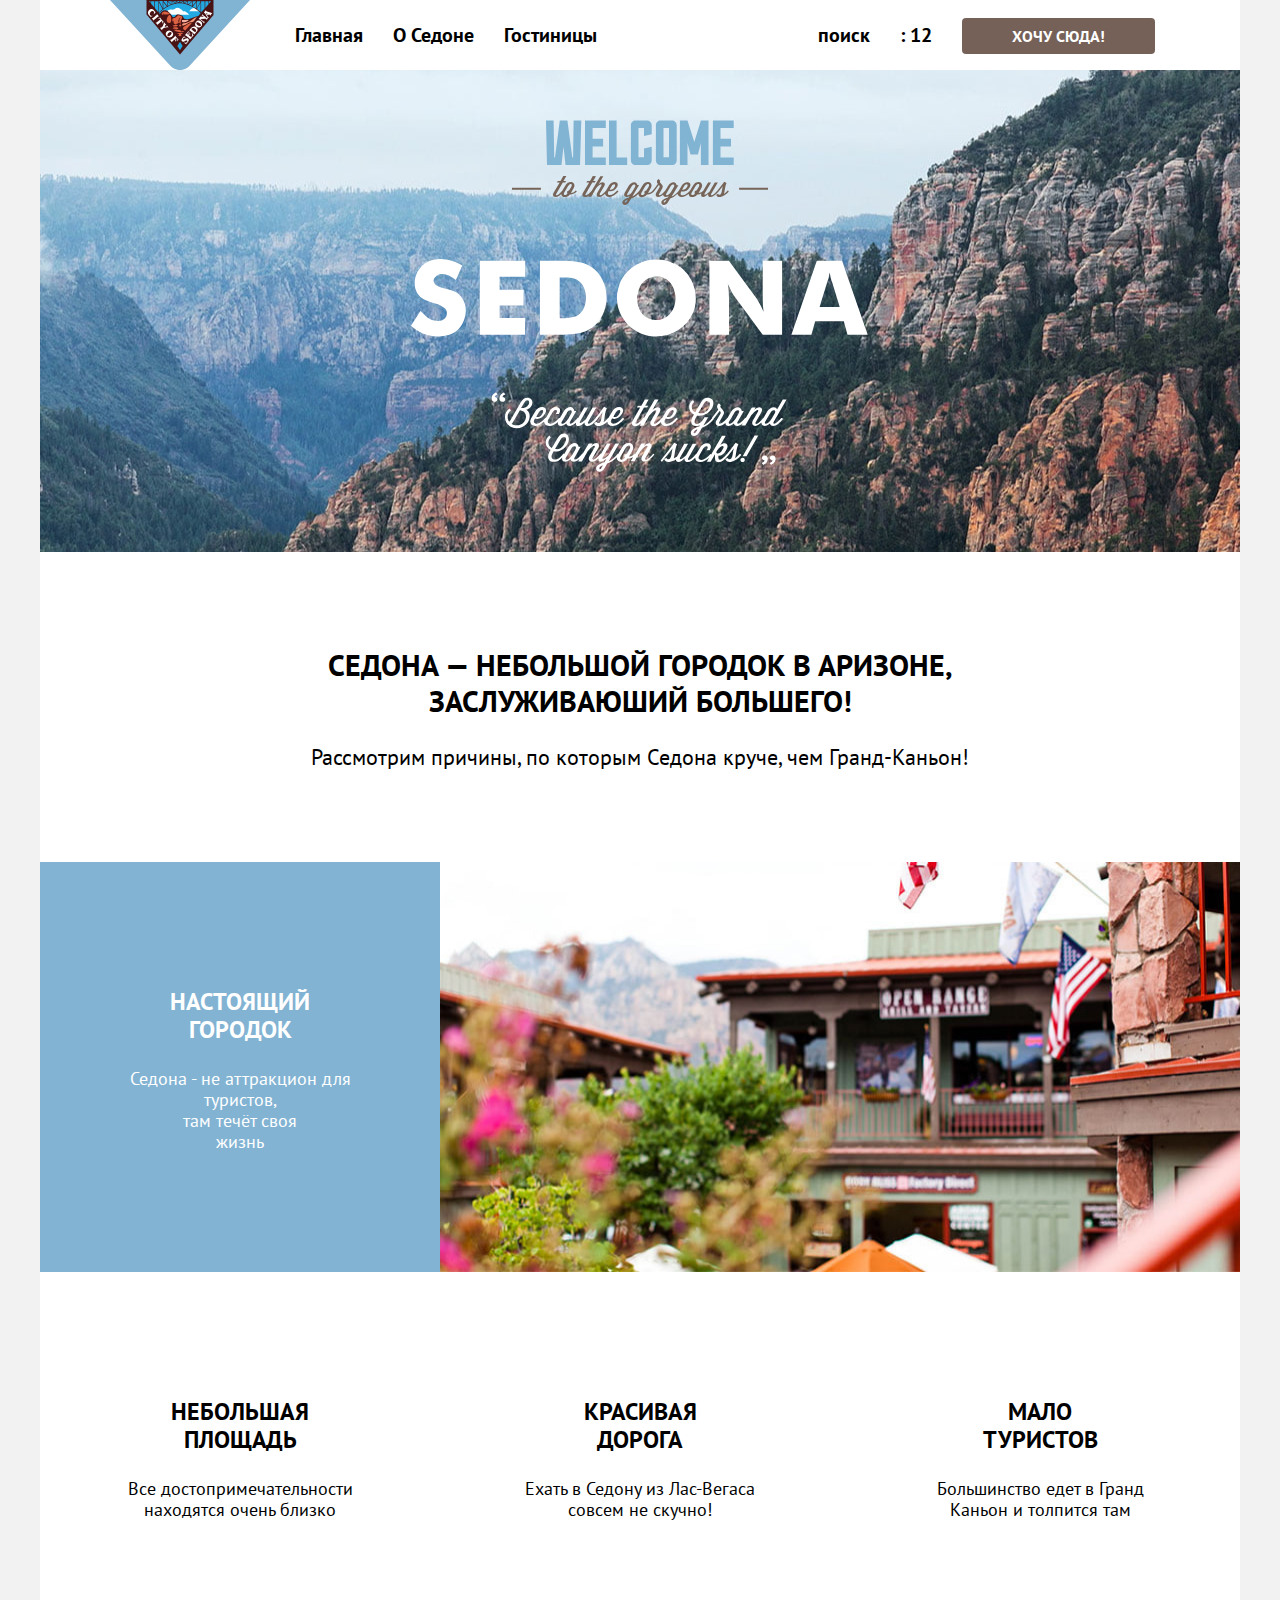
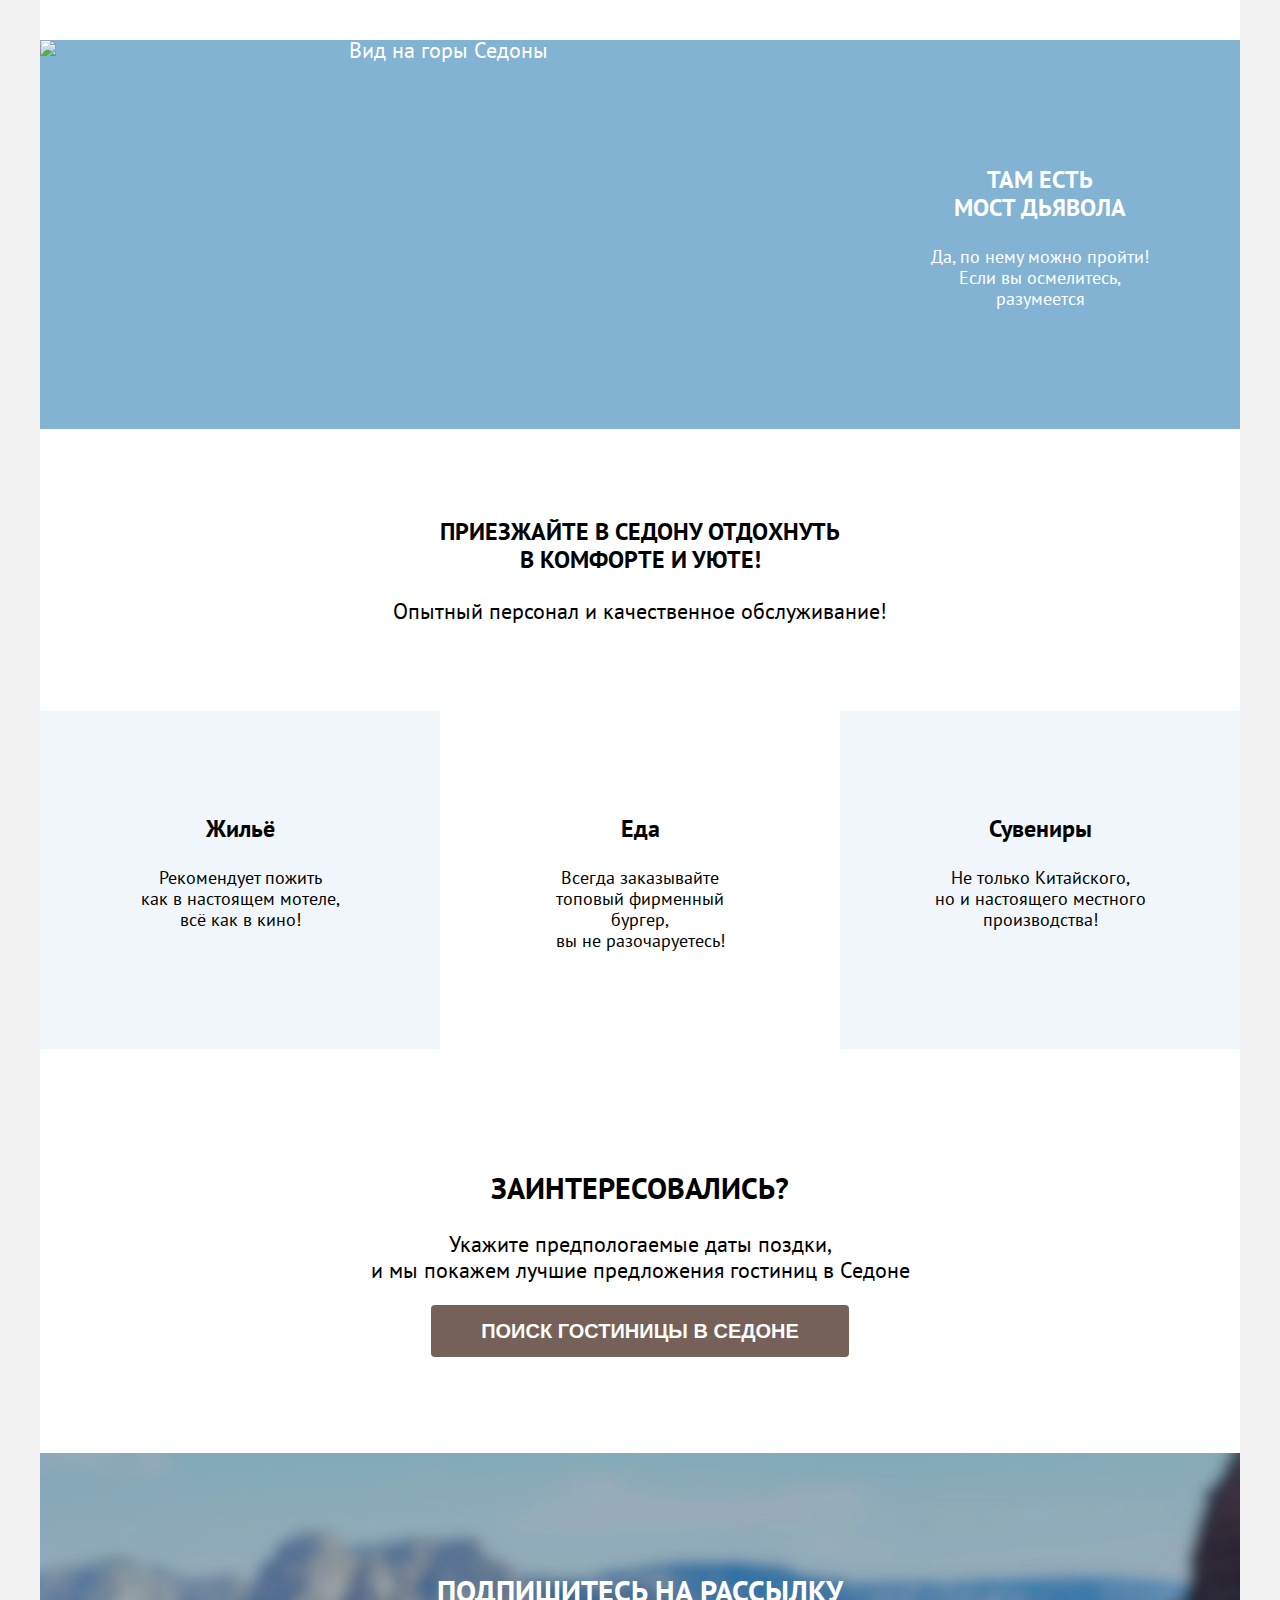
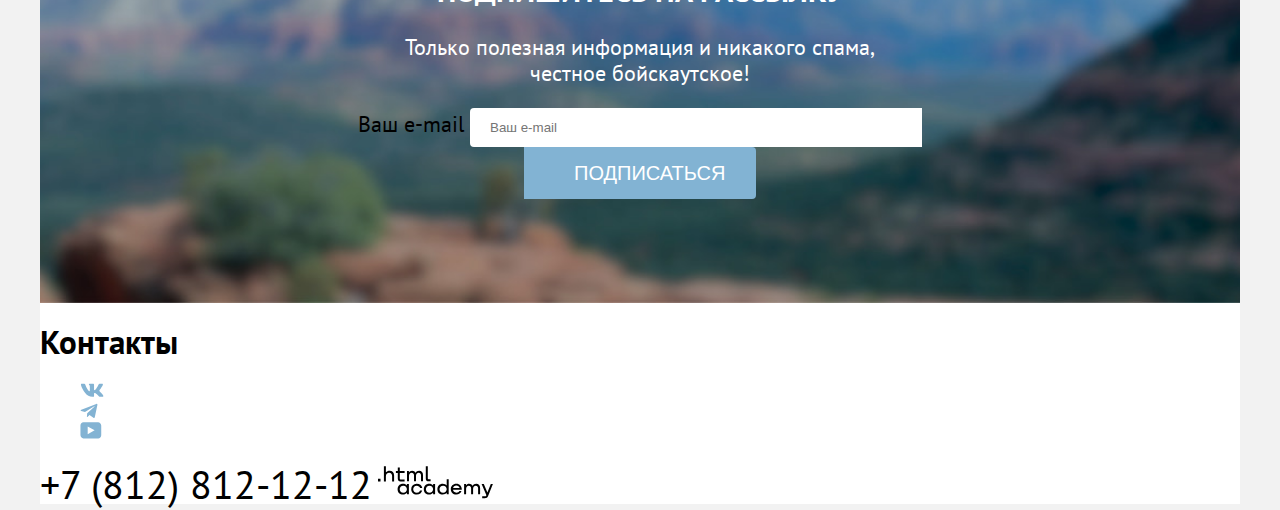
==== commit 7717ecb4: "Продолжение сетки на Флексбоксах" ====
--- a/index.html
+++ b/index.html
@@ -52,23 +52,23 @@
           </div>
 
           <div class="welcome-text-sedona">
-            <h2 class="main-welcome-title heading">Седона - небольшой городок в Аризоне,<br> заслуживаюший большего!
+            <h2 class="main-welcome-title heading">Седона — небольшой городок в Аризоне,<br> заслуживаюший большего!
             </h2>
             <p class="main-welcome-description basic">Рассмотрим причины, по которым Седона круче, чем Гранд-Каньон!</p>
           </div>
 
           <section class="sedona-main-features">
             <ul class="features-sedona-list">
-              <li class="features-sedona-item feature-sedona-box">
+              <li class="feature-sedona-widebox">
+                <div class="feature-widebox-container">
                   <h3 class="sedona-feature-title">Настоящий<br> городок</h3>
                   <p class="sedona-feature-description">Седона - не аттракцион для туристов,<br> там течёт
                     своя<br>
                     жизнь
                   </p>
-                  <div class="feature-sedona-image">
-                  <img class="feature-sedona-image" src="images/background/street-sedona.jpg" width="800" height="385"
-                    alt="Вид на здания и улицы Седоны">
-                  </div>
+                </div>
+                <img class="feature-sedona-image" src="images/background/street-sedona.jpg" width="800" height="385"
+                  alt="Вид на здания и улицы Седоны">
               </li>
               <li class="features-sedona-item color-2">
                 <h3 class="sedona-feature-title">Небольшая<br> площадь</h3>
@@ -82,38 +82,42 @@
                 <h3 class="sedona-feature-title">Мало<br> туристов</h3>
                 <p class="sedona-feature-description">Большинство едет в Гранд<br> Каньон и толпится там</p>
               </li>
-              <li class="features-sedona-item feature-sedona-box">
+              <li class="feature-sedona-widebox widebox-container-reverse">
+                <div class="feature-widebox-container">
                   <h3 class="sedona-feature-title">Там есть<br> мост Дьявола</h3>
                   <p class="sedona-feature-description">Да, по нему можно пройти!<br> Если вы осмелитесь,<br>
                     разумеется</p>
-                  <img class="devil-bridge-image" src="images/Background/devil-bridge.jpg" width="800" height="385"
-                    alt="Вид на горы Седоны">
+                </div>
+                <img class="devil-bridge-image" src="images/Background/devil-bridge.jpg" width="800" height="385"
+                  alt="Вид на горы Седоны">
               </li>
             </ul>
-            <div class="sedona-service">
-              <h3 class="service-title heading">Приезжайте отдохнуть в комфорте и уюте!</h3>
-              <p class="service-description basic">Опытный персонал и качественное обслуживание</p>
+            <section class="sedona-service">
+              <div class="sedona-service-container">
+                <h3 class="service-title heading">Приезжайте в Седону отдохнуть<br> в комфорте и уюте!</h3>
+                <p class="service-description basic">Опытный персонал и качественное обслуживание!</p>
+              </div>
               <ul class="sedona-service-list">
                 <li class="sedona-service-item service-motel">
                   <h3 class="service-title">Жильё</h3>
-                  <p class="service-description blocks">Рекомендует пожить как в настоящем мотеле, всё как в кино!</p>
+                  <p class="service-description blocks">Рекомендует пожить<br> как в настоящем мотеле,<br> всё как в кино!</p>
                 </li>
                 <li class="sedona-service-item service-burger">
                   <h3 class="service-title">Еда</h3>
-                  <p class="service-description blocks">Всегда заказывайте топовый фирменный бургер, вы не
+                  <p class="service-description blocks">Всегда заказывайте<br> топовый фирменный бургер,<br> вы не
                     разочаруетесь!
                   </p>
                 </li>
                 <li class="sedona-service-item service-souvenier">
                   <h3 class="service-title">Сувениры</h3>
-                  <p class="service-description blocks">Не только Китайского но и настоящего местного производства!</p>
+                  <p class="service-description blocks">Не только Китайского,<br> но и настоящего местного<br> производства!</p>
                 </li>
               </ul>
-            </div>
+            </section>
           </section>
 
           <section class="get-interested">
-            <div class="get-interested-center">
+            <div class="get-interested-container">
               <h2 class="get-interested-title heading">Заинтересовались?</h2>
               <p class="get-interested-text basic">Укажите предпологаемые даты поздки,<br> и мы покажем лучшие
                 предложения
--- a/styles/styles.css
+++ b/styles/styles.css
@@ -10,33 +10,65 @@
   font-family: "PT Sans";
   font-size: normal;
   font-weight: 700;
-  src: url(/fonts/ptsans-700.woff2)format("woff2");
+  src: url(/fonts/ptsans-700.woff2) format("woff2");
   font-display: swap;
 }
 
+html {
+  height: 100%;
+}
+
 body {
+  min-width: 1280px;
+  min-height: 100%;
+  display: flex;
+  flex-direction: column;
   font-family: "PT Sans", sans-serif;
   font-size: 22px;
-  line-height: 26px;
+  line-height: 21px;
   color: #000;
+  background-color: #F2F2F2;
+  margin: 0 auto;
+}
+
+*,
+*::before,
+*::after {
+  box-sizing: border-box;
+}
+
+.main-body-container {
+  width: 1200px;
+  display: flex;
+  flex-direction: column;
+  margin: 0 auto;
   background-color: #fff;
-  margin: 0 auto;
-}
-
+}
+
+.main-container {
+  flex-grow: 1;
+}
 
 
 .sedona-info {
   background-color: #294c66;
-  background-size: cover;
+  background-size: auto, cover;
   background-position: center;
   background-repeat: no-repeat;
   text-align: center;
+  padding-top: 50px;
+  padding-bottom: 80px;
   background-image: url(../images/background/main-sedona-background.jpg);
-
-}
-
-.welcome-text {
-  text-align: center;
+}
+
+.sedona-info-image {
+  display: block;
+  margin: 0 auto;
+}
+
+.welcome-text-sedona {
+  text-align: center;
+  padding: 70px 0 70px 0;
 }
 
 .sedona-feature-image {
@@ -68,7 +100,7 @@
 .subscribe-field {
   width: 452px;
   padding: 12px 20px;
-  border-radius: 4px 0px 0px 4px;
+  border-radius: 4px 0 0 4px;
   border: none;
 }
 
@@ -77,7 +109,7 @@
   background-color: #82B3D3;
   color: #fff;
   padding: 8px 50px;
-  border-radius: 0px 4px 4px 0px;
+  border-radius: 0 4px 4px 0;
   border: none;
   font-size: 20px;
   line-height: 36px;
@@ -97,16 +129,61 @@
   color: #000;
 }
 
+
 .page-header {
-  display: block;
+  display: flex;
+  padding-left: 70px;
+  padding-right: 70px;
   color: #000;
   font-family: "PT Sans";
   font-weight: 700;
   font-size: 20px;
   line-height: 24px;
   background-color: #FFFFFF;
-
-}
+}
+
+.main-header-navigation {
+  display: flex;
+  width: 100%;
+  margin: 0 auto;
+  align-items: center;
+}
+
+.navigation-logo {
+  width: 140px;
+  height: 70px;
+  margin-right: 30px;
+}
+
+.header-logo {
+  width: 140px;
+  height: 70px;
+}
+
+.navigation-list {
+  display: flex;
+  flex-direction: row;
+  flex-wrap: wrap;
+  align-items: center;
+  margin: 0;
+  padding: 0;
+}
+
+.navigation-main-list {
+  max-width: 500px;
+}
+
+.navigation-user-list {
+  max-width: 400px;
+  align-items: center;
+  margin-left: auto;
+
+}
+
+.navigation-link {
+  padding: 20px 15px;
+}
+
 
 .navigation-main-list,
 .navigation-user-list {
@@ -137,9 +214,6 @@
   line-height: 26px;
 }
 
-.features-sedona-list {
-  list-style-type: none;
-}
 
 .sedona-feature-title {
   font-size: 24px;
@@ -153,7 +227,7 @@
   font-size: 18px;
   line-height: 21px;
   font-weight: 400;
-  text-align: center;
+
 }
 
 .feature-column-text {
@@ -165,6 +239,11 @@
 .feature-column-text
 .sedona-feature-title {
   color: #fff;
+  margin: 0;
+  font-size: 24px;
+  font-weight: 700;
+  line-height: 28px;
+  text-transform: uppercase;
 }
 
 .feature-column-text
@@ -212,10 +291,6 @@
   font-weight: 700;
   border-radius: 4px;
   border: none;
-}
-
-.get-interested-center {
-  text-align: center;
 }
 
 .social-icon-list {
@@ -228,6 +303,79 @@
   text-decoration: none;
   color: #000;
 }
+
+/* Sedona-main-features */
+
+.sedona-main-features {
+  text-align: center;
+}
+
+.features-sedona-list {
+  width: 1200px;
+  display: flex;
+  flex-wrap: wrap;
+  padding: 0;
+  margin: 0;
+  list-style-type: none;
+}
+
+.features-sedona-item {
+  width: 400px;
+  padding: 102px 85px;
+
+}
+
+.feature-sedona-widebox {
+  width: 1200px;
+  color: white;
+  background-color: #82B3D3;
+  display: flex;
+}
+
+.feature-widebox-container {
+  width: 400px;
+  padding: 102px 85px;
+}
+
+.widebox-container-reverse {
+  flex-direction: row-reverse;
+}
+
+.feature-sedona-image,
+.devil-bridge-image {
+  height: auto;
+}
+
+/* Sedona Service */
+
+.sedona-service-list {
+  width: 1200px;
+  display: flex;
+  margin: 0;
+  padding: 0;
+}
+
+.sedona-service-item {
+  width: 400px;
+  padding: 80px 85px;
+}
+
+.sedona-service-container {
+  padding: 65px 0;
+}
+
+.service-motel,
+.service-souvenier {
+  background-color: hsla(204, 48%, 67%, 0.12);
+}
+
+/* Get Interested */
+
+.get-interested-container {
+  text-align: center;
+  padding: 96px 304px;
+}
+
 
 
 /* CATALOG */
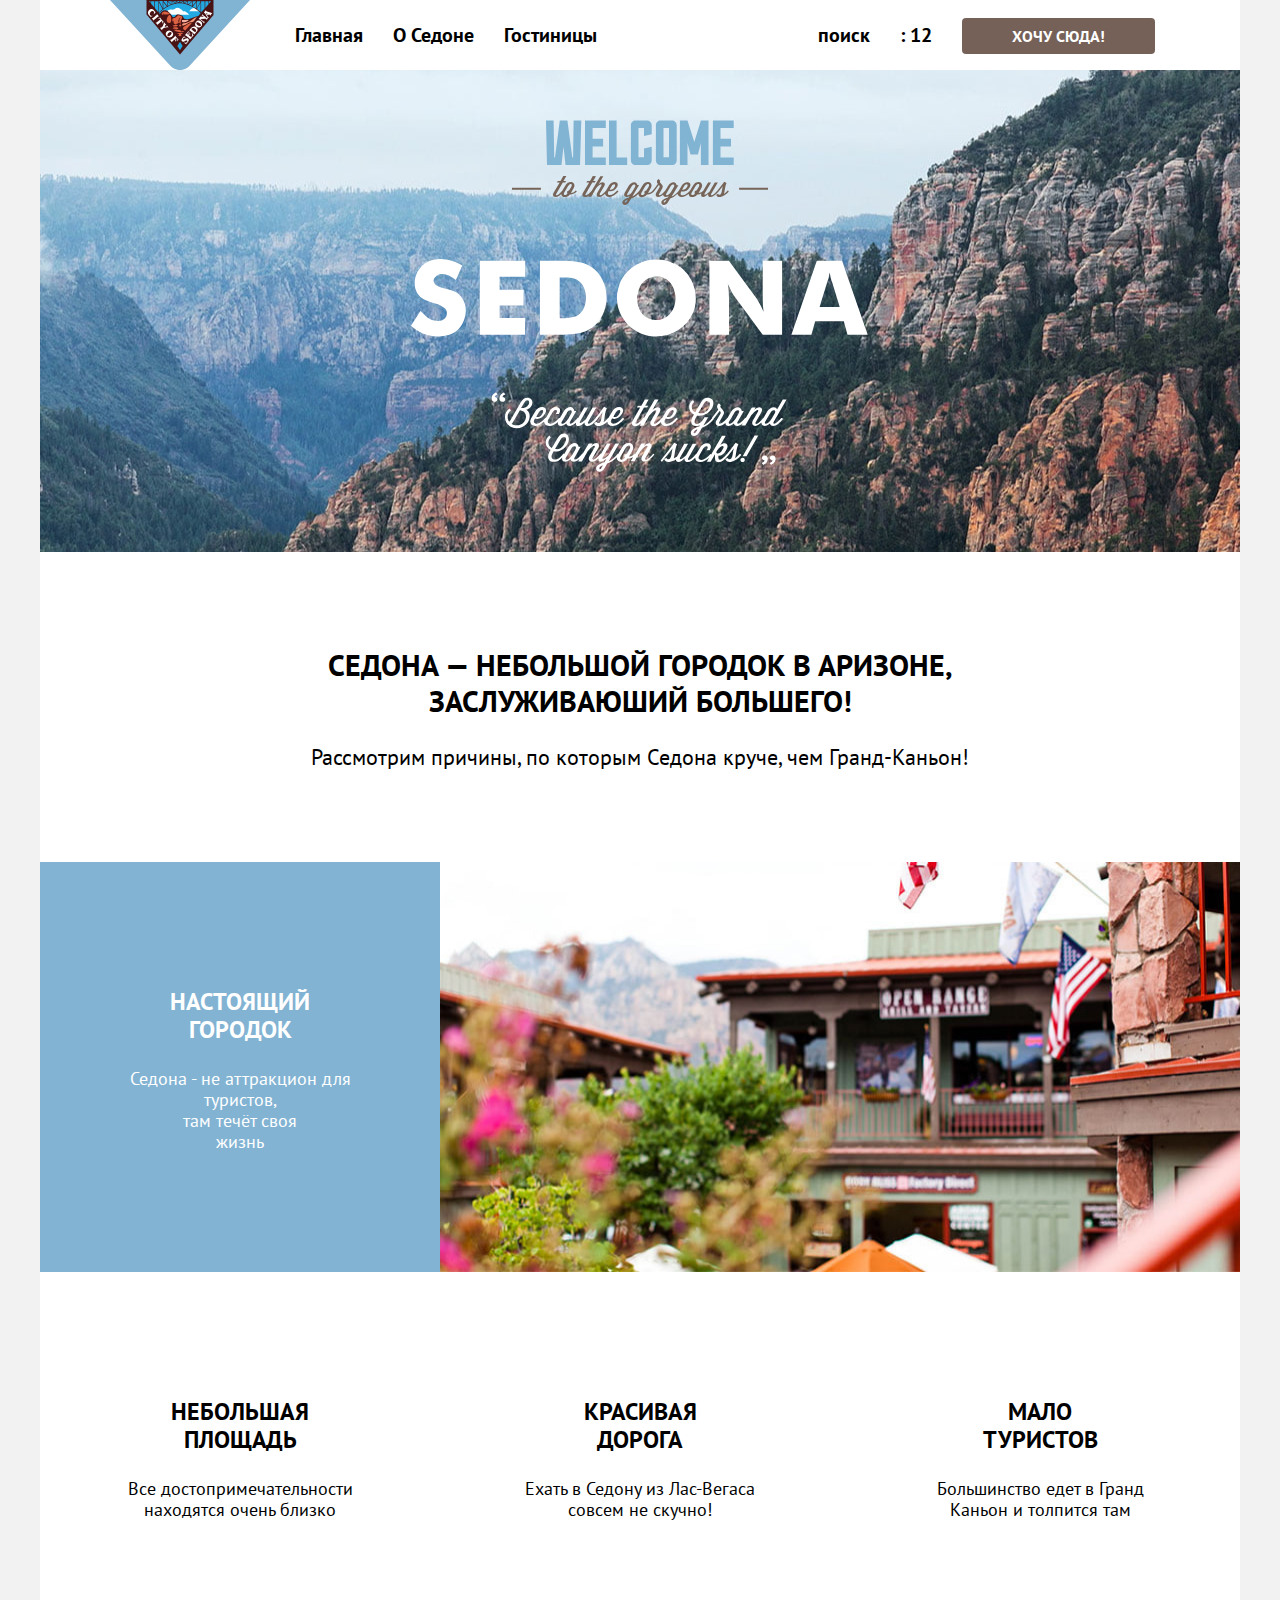
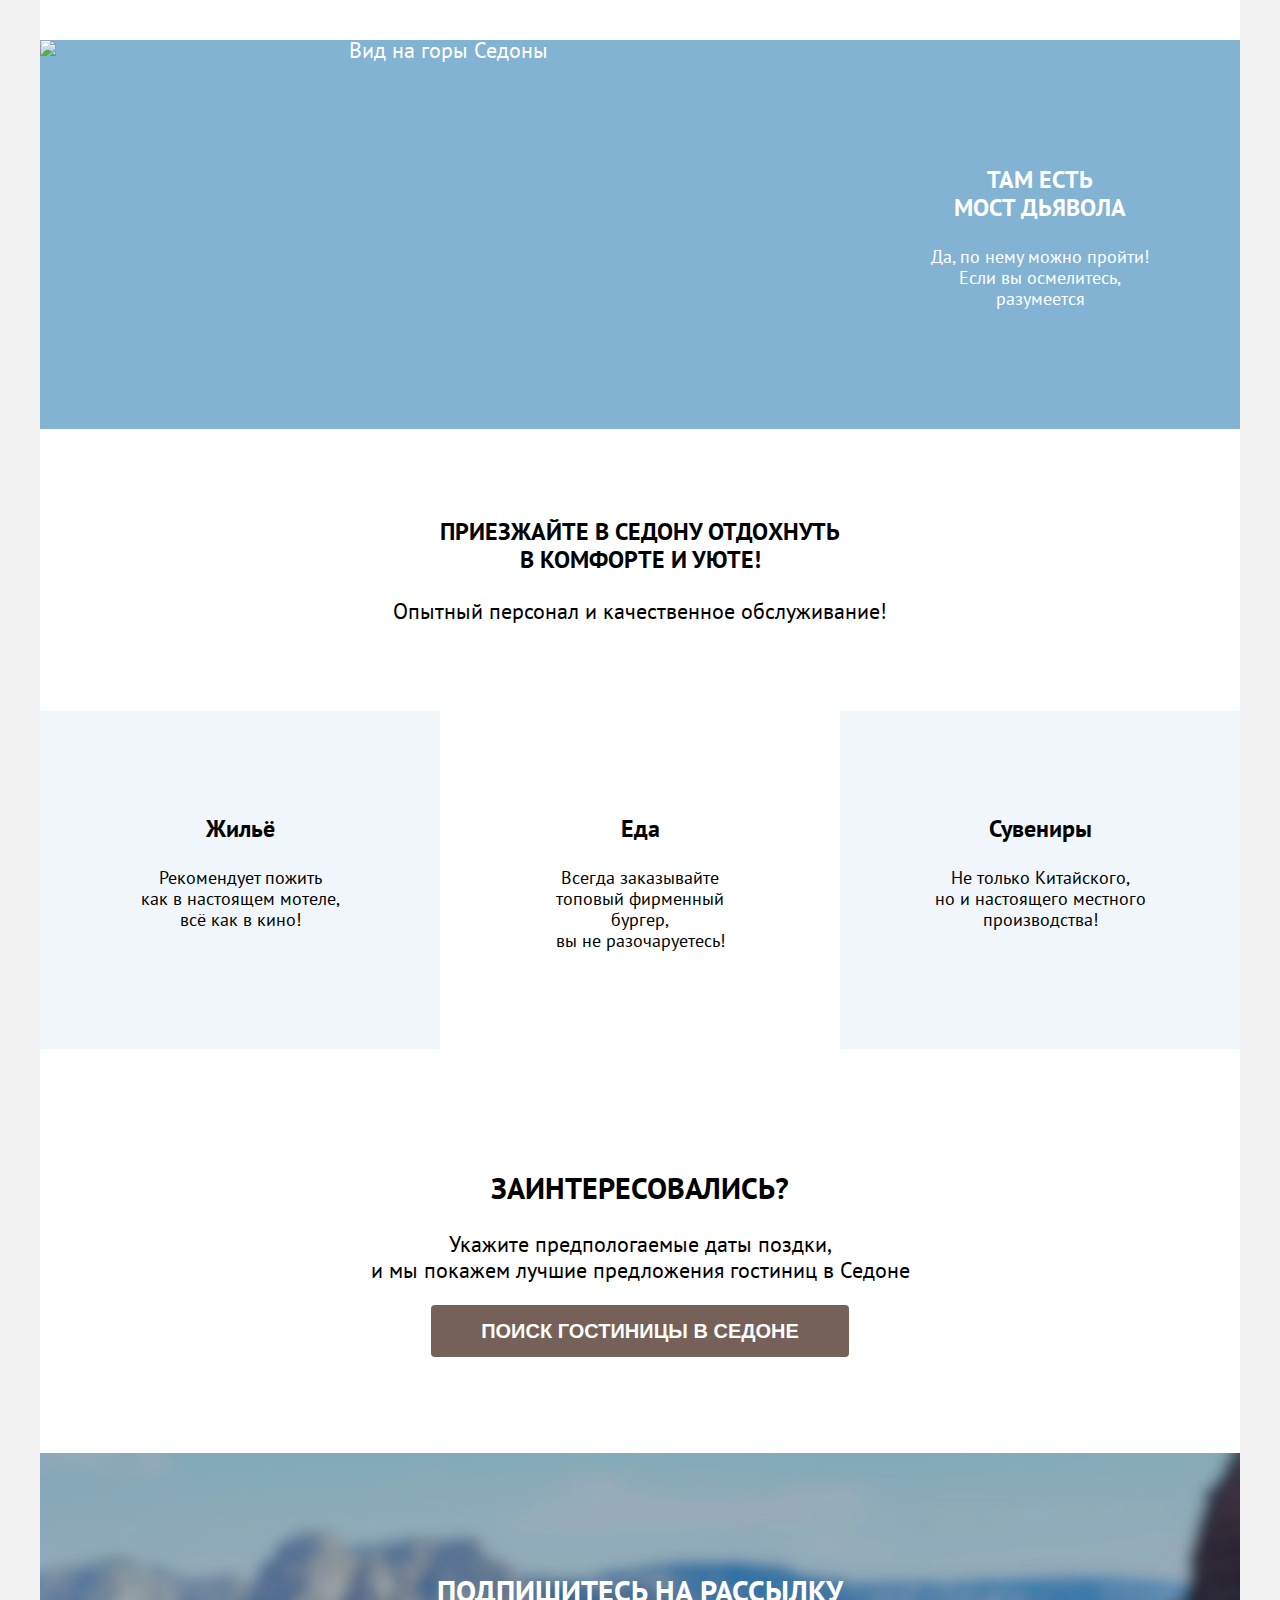
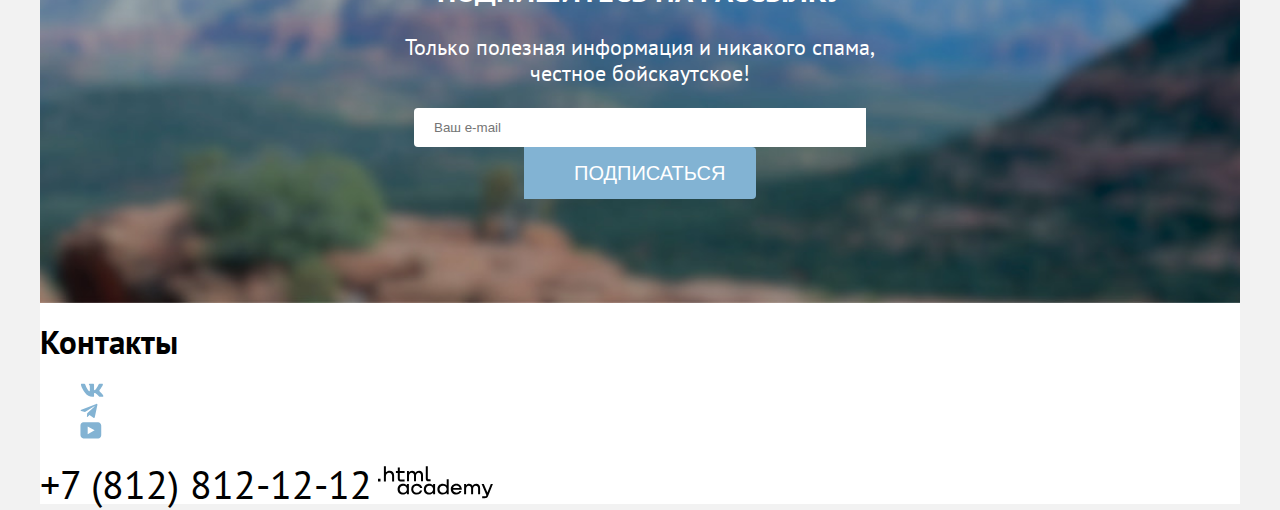
==== commit 411ffc62: "Add files via upload" ====
--- a/index.html
+++ b/index.html
@@ -100,7 +100,8 @@
               <ul class="sedona-service-list">
                 <li class="sedona-service-item service-motel">
                   <h3 class="service-title">Жильё</h3>
-                  <p class="service-description blocks">Рекомендует пожить<br> как в настоящем мотеле,<br> всё как в кино!</p>
+                  <p class="service-description blocks">Рекомендует пожить<br> как в настоящем мотеле,<br> всё как в
+                    кино!</p>
                 </li>
                 <li class="sedona-service-item service-burger">
                   <h3 class="service-title">Еда</h3>
@@ -110,7 +111,8 @@
                 </li>
                 <li class="sedona-service-item service-souvenier">
                   <h3 class="service-title">Сувениры</h3>
-                  <p class="service-description blocks">Не только Китайского,<br> но и настоящего местного<br> производства!</p>
+                  <p class="service-description blocks">Не только Китайского,<br> но и настоящего местного<br>
+                    производства!</p>
                 </li>
               </ul>
             </section>
@@ -128,21 +130,22 @@
           </section>
 
           <section class="subscribe">
-            <h2 class="subscribe-title heading">Подпишитесь на рассылку</h2>
-            <p class="subscribe-text basic">Только полезная информация и никакого спама,<br> честное бойскаутское!</p>
-            <form class="subscribe-form" action="https://echo.htmlacademy.ru/" method="post">
-              <label for="subscribe-email">Ваш e-mail</label>
-              <input class="subscribe-field" type="email" name="subscribe-email" id="subscribe-email"
-                placeholder="Ваш e-mail" required="">
-              <button class="button-subscribe" type="submit">Подписаться</button>
-            </form>
+            <div class="subscription-container">
+              <h2 class="subscribe-title heading">Подпишитесь на рассылку</h2>
+              <p class="subscribe-text basic">Только полезная информация и никакого спама,<br> честное бойскаутское!</p>
+              <form class="subscribe-form" action="https://echo.htmlacademy.ru/" method="post">
+                <label for="subscribe-email"></label>
+                <input class="subscribe-field" type="email" name="subscribe-email" id="subscribe-email"
+                  placeholder="Ваш e-mail" required="">
+                <button class="button-subscribe" type="submit">Подписаться</button>
+              </form>
           </section>
         </div>
       </main>
 
       <footer class="page-footer">
         <div class="page-footer-container">
-          <h2 class="visualy-hidden">Контакты</h2>
+          <h2 class="visually-hidden">Контакты</h2>
           <ul class="social-icon-list">
             <li class="social-icon-item">
               <a class="footer-social-icon vk" href="#" aria-label="Вконтакте">
